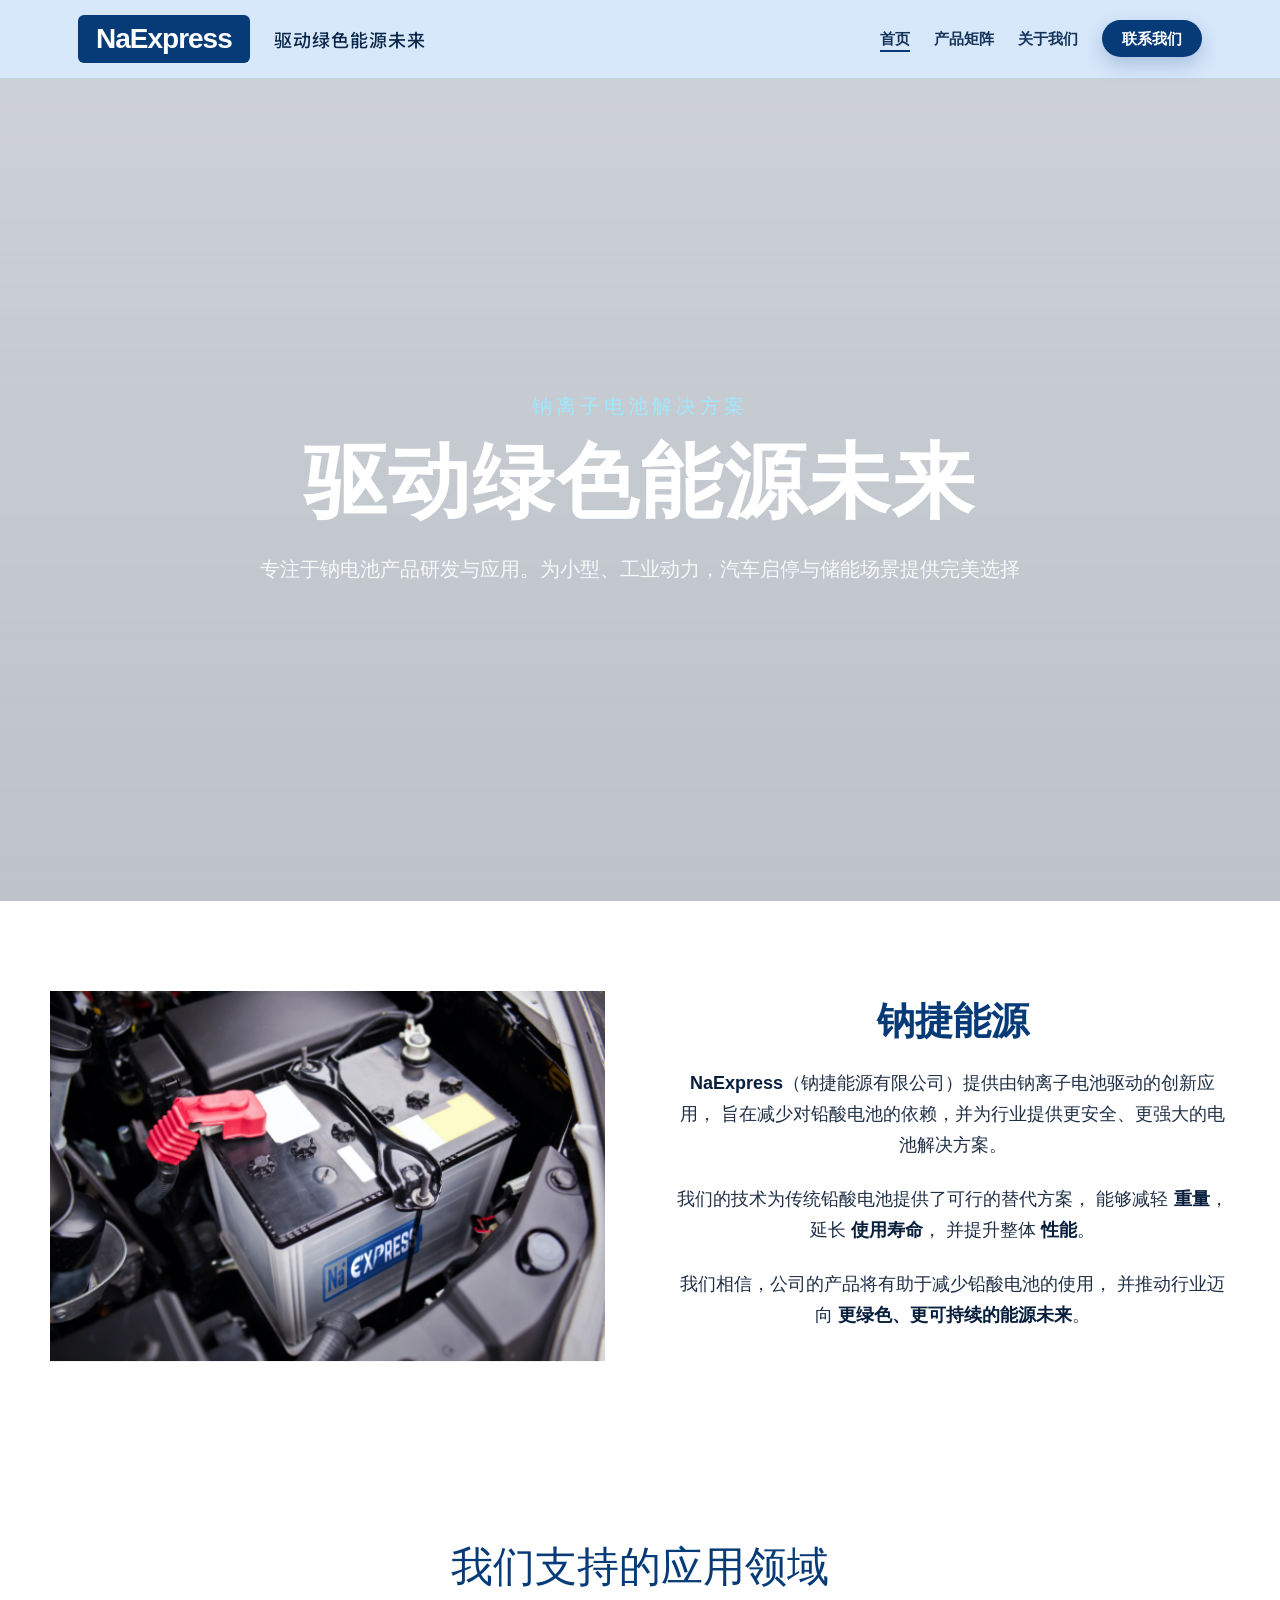
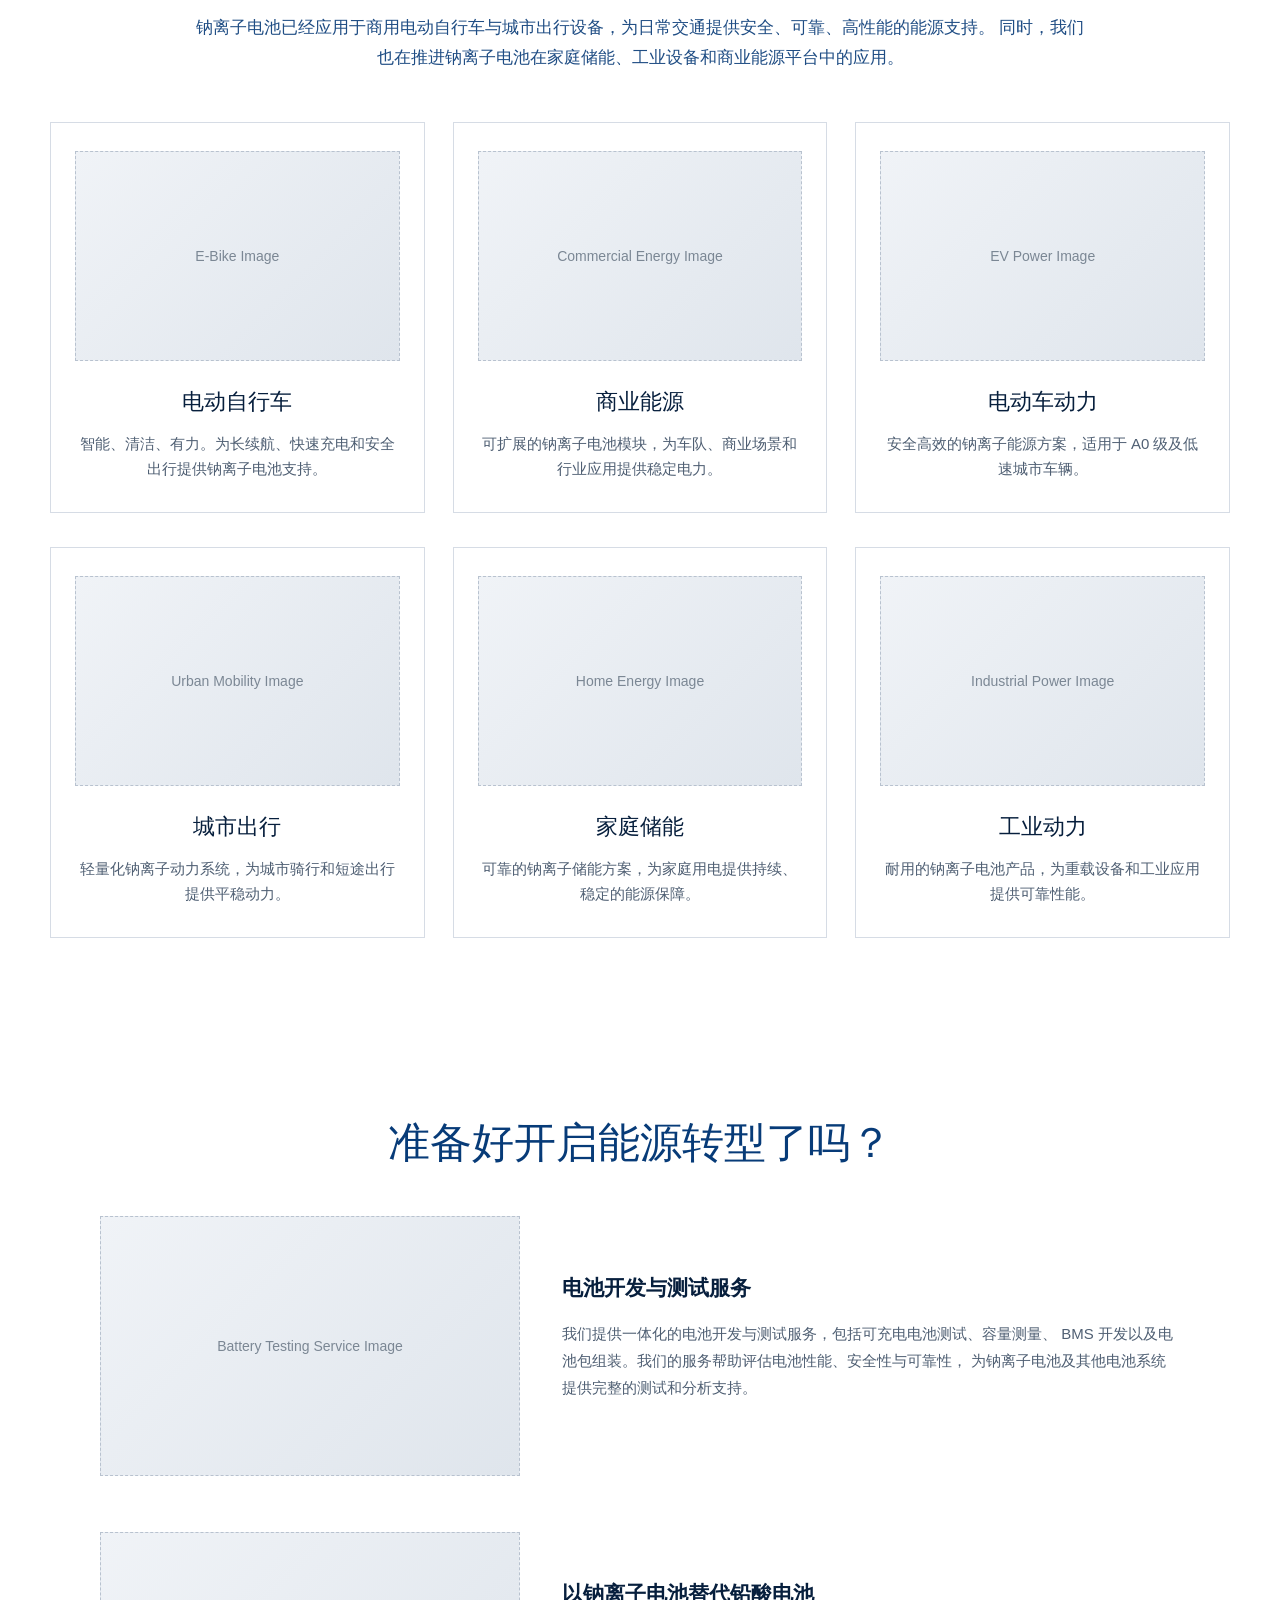
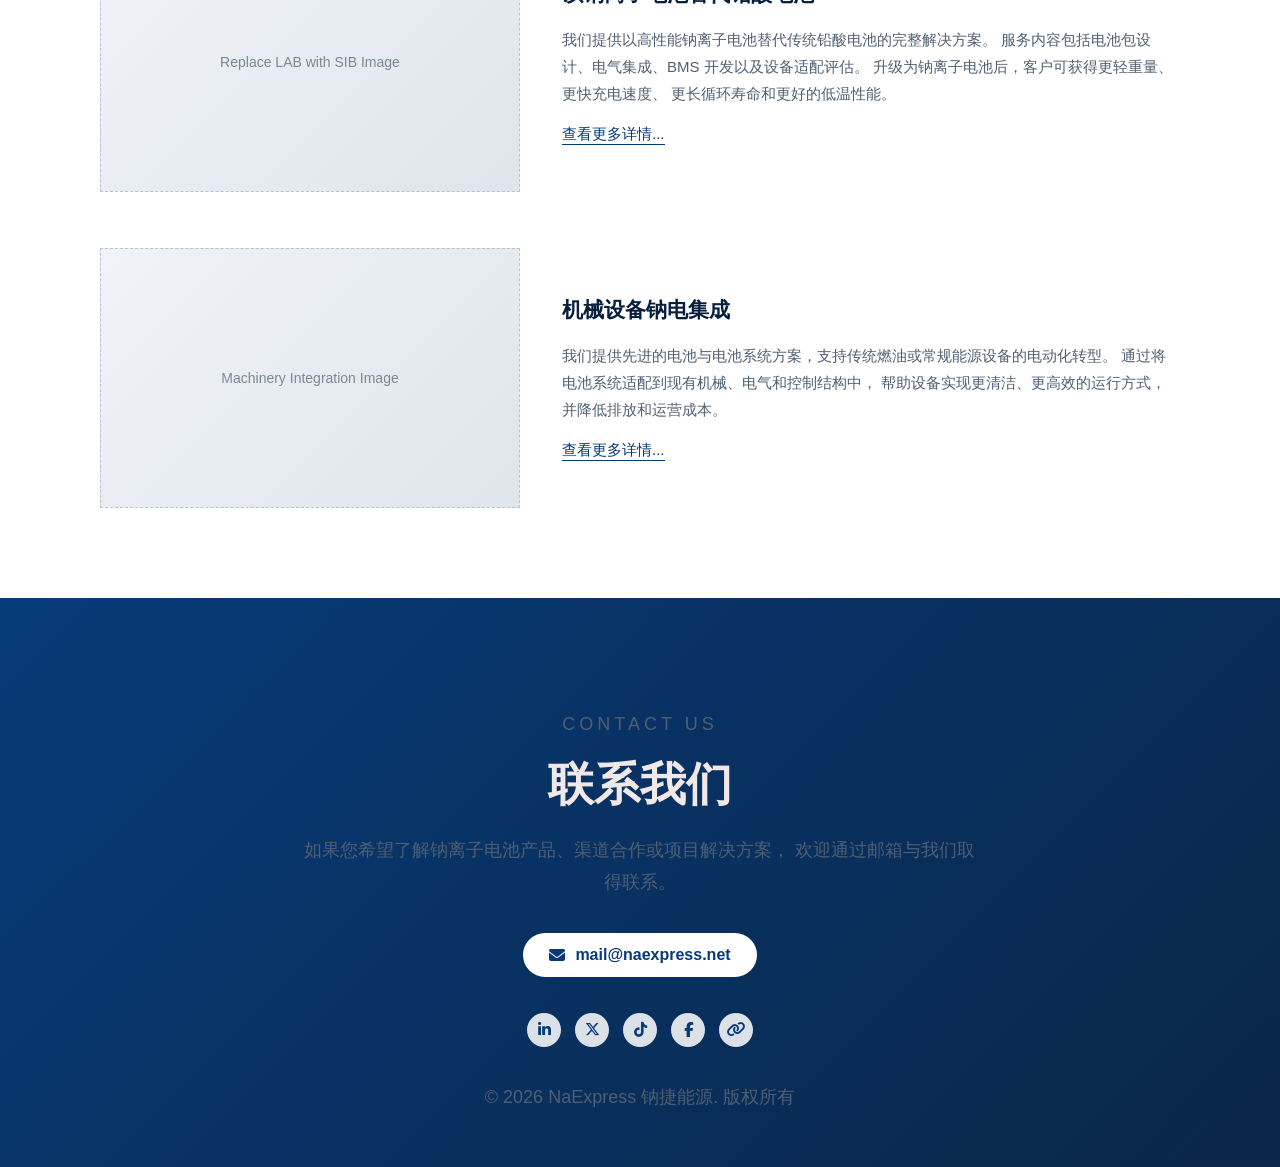
==== index.html @ d8159f80 "Initial website upload" ====
<!DOCTYPE html>
<html lang="zh-CN">
<head>
  <meta charset="UTF-8">
  <meta name="viewport" content="width=device-width, initial-scale=1.0">
  <link href="https://fonts.googleapis.com/css2?family=Noto+Sans+SC:wght@300;400;500;600&display=swap" rel="stylesheet">
  <title>钠捷能源官网</title>

  <link rel="stylesheet" href="css/base.css">
  <link rel="stylesheet" href="css/layout.css">
  <link rel="stylesheet" href="css/components.css">
  <link rel="stylesheet" href="css/pages.css">
  <link rel="stylesheet" href="https://cdnjs.cloudflare.com/ajax/libs/font-awesome/6.5.0/css/all.min.css">
</head>
<body>

    <header class="site-header">
    <nav class="navbar">
        <a href="index.html" class="navbar-logo">
        <div class="logo-placeholder">NaExpress</div>
        </a>

        <div class="navbar-slogan">
        驱动绿色能源未来
        </div>

        <ul class="navbar-menu desktop-menu">
            <li><a href="index.html" class="active">首页</a></li>
            <li><a href="products.html">产品矩阵</a></li>
            <li><a href="about.html">关于我们</a></li>
            <li><a href="#contact" class="nav-contact-btn">联系我们</a></li>
        </ul>

        <button class="mobile-menu-btn" id="mobileMenuBtn" aria-label="打开导航菜单">
        <span></span>
        <span></span>
        <span></span>
        </button>
    </nav>
    </header>

    <div class="mobile-menu-overlay" id="mobileMenuOverlay">
        <button class="mobile-menu-close" id="mobileMenuClose" aria-label="关闭导航菜单">
            ×          
        </button>

        <ul class="mobile-menu-list">
            <li><a href="index.html">首页</a></li>
            <li><a href="products.html">产品矩阵</a></li>
            <li><a href="about.html">关于我们</a></li>
            <li><a href="#contact" class="mobile-contact-btn">联系我们</a></li>
        </ul>

        <div class="mobile-menu-brand">
            NAEXPRESS
        </div>
    </div>

  <main>
    <section class="hero-section">
        <div class="hero-overlay"></div>

        <div class="hero-content">
        <p class="hero-subtitle">钠离子电池解决方案</p>
        <h1>驱动绿色能源未来</h1>
        <p class="hero-description">
            专注于钠电池产品研发与应用。为小型、工业动力，汽车启停与储能场景提供完美选择
        </p>
        </div>
    </section>

    <section class="intro-section">
        <div class="intro-container">
            <div class="intro-image reveal reveal-left">
            <img src="images/about/naexpress-battery-car.png" alt="NaExpress 钠离子汽车电池">
            </div>

            <div class="intro-content reveal reveal-right">
            <h2>钠捷能源</h2>

            <p>
                <strong>NaExpress</strong>（钠捷能源有限公司）提供由钠离子电池驱动的创新应用，
                旨在减少对铅酸电池的依赖，并为行业提供更安全、更强大的电池解决方案。
            </p>

            <p>
                我们的技术为传统铅酸电池提供了可行的替代方案，
                能够减轻 <strong>重量</strong>，延长 <strong>使用寿命</strong>，
                并提升整体 <strong>性能</strong>。
            </p>

            <p>
                我们相信，公司的产品将有助于减少铅酸电池的使用，
                并推动行业迈向 <strong>更绿色、更可持续的能源未来</strong>。
            </p>
            </div>
        </div>
    </section>
    
    <section class="support-section">
    <div class="support-container">
        <div class="section-heading reveal">
        <h2>我们支持的应用领域</h2>
        <p>
            钠离子电池已经应用于商用电动自行车与城市出行设备，为日常交通提供安全、可靠、高性能的能源支持。
            同时，我们也在推进钠离子电池在家庭储能、工业设备和商业能源平台中的应用。
        </p>
        </div>

        <div class="support-grid">
        <article class="support-card reveal" style="--delay: 0s;">
            <div class="support-image-placeholder">
            <span>E-Bike Image</span>
            </div>
            <h3>电动自行车</h3>
            <p>智能、清洁、有力。为长续航、快速充电和安全出行提供钠离子电池支持。</p>
        </article>

        <article class="support-card reveal" style="--delay: 0.12s;">
            <div class="support-image-placeholder">
            <span>Commercial Energy Image</span>
            </div>
            <h3>商业能源</h3>
            <p>可扩展的钠离子电池模块，为车队、商业场景和行业应用提供稳定电力。</p>
        </article>

        <article class="support-card reveal" style="--delay: 0.24s;">
            <div class="support-image-placeholder">
            <span>EV Power Image</span>
            </div>
            <h3>电动车动力</h3>
            <p>安全高效的钠离子能源方案，适用于 A0 级及低速城市车辆。</p>
        </article>

        <article class="support-card reveal" style="--delay: 0.36s;">
            <div class="support-image-placeholder">
            <span>Urban Mobility Image</span>
            </div>
            <h3>城市出行</h3>
            <p>轻量化钠离子动力系统，为城市骑行和短途出行提供平稳动力。</p>
        </article>

        <article class="support-card reveal" style="--delay: 0.48s;">
            <div class="support-image-placeholder">
            <span>Home Energy Image</span>
            </div>
            <h3>家庭储能</h3>
            <p>可靠的钠离子储能方案，为家庭用电提供持续、稳定的能源保障。</p>
        </article>

        <article class="support-card reveal" style="--delay: 0.6s;">
            <div class="support-image-placeholder">
            <span>Industrial Power Image</span>
            </div>
            <h3>工业动力</h3>
            <p>耐用的钠离子电池产品，为重载设备和工业应用提供可靠性能。</p>
        </article>
        </div>
    </div>
    </section>

    <section class="transition-section">
    <div class="transition-container">
        <div class="section-heading reveal">
        <h2>准备好开启能源转型了吗？</h2>
        </div>

        <div class="transition-list">
        <article class="transition-item reveal" style="--delay: 0s;">
            <div class="transition-image-placeholder">
            <span>Battery Testing Service Image</span>
            </div>

            <div class="transition-content">
            <h3>电池开发与测试服务</h3>
            <p>
                我们提供一体化的电池开发与测试服务，包括可充电电池测试、容量测量、
                BMS 开发以及电池包组装。我们的服务帮助评估电池性能、安全性与可靠性，
                为钠离子电池及其他电池系统提供完整的测试和分析支持。
            </p>
            </div>
        </article>

        <article class="transition-item reveal" style="--delay: 0.18s;">
            <div class="transition-image-placeholder">
            <span>Replace LAB with SIB Image</span>
            </div>

            <div class="transition-content">
            <h3>以钠离子电池替代铅酸电池</h3>
            <p>
                我们提供以高性能钠离子电池替代传统铅酸电池的完整解决方案。
                服务内容包括电池包设计、电气集成、BMS 开发以及设备适配评估。
                升级为钠离子电池后，客户可获得更轻重量、更快充电速度、
                更长循环寿命和更好的低温性能。
            </p>

            <a href="products.html" class="transition-link">查看更多详情...</a>
            </div>
        </article>

        <article class="transition-item reveal" style="--delay: 0.38s;">
            <div class="transition-image-placeholder">
            <span>Machinery Integration Image</span>
            </div>

            <div class="transition-content">
            <h3>机械设备钠电集成</h3>
            <p>
                我们提供先进的电池与电池系统方案，支持传统燃油或常规能源设备的电动化转型。
                通过将电池系统适配到现有机械、电气和控制结构中，
                帮助设备实现更清洁、更高效的运行方式，并降低排放和运营成本。
            </p>

            <a href="contact.html" class="transition-link">查看更多详情...</a>
            </div>
        </article>
        </div>
    </div>
    </section>

    <section id="contact" class="contact-section">
    <div class="contact-container reveal">
        <p class="contact-label">CONTACT US</p>

        <h2>联系我们</h2>

        <p class="contact-description">
        如果您希望了解钠离子电池产品、渠道合作或项目解决方案，
        欢迎通过邮箱与我们取得联系。
        </p>

        <a href="mailto:mail@naexpress.net" class="contact-email">
        <i class="fa-solid fa-envelope"></i>
        mail@naexpress.net
        </a>

        <div class="contact-socials">
        <a href="http://linkedin.com/company/naexpress" target="_blank" rel="noopener noreferrer" aria-label="LinkedIn">
            <i class="fa-brands fa-linkedin-in"></i>
        </a>

        <a href="https://x.com/NaexpressB" target="_blank" rel="noopener noreferrer" aria-label="X">
            <i class="fa-brands fa-x-twitter"></i>
        </a>

        <a href="https://www.tiktok.com/@naexpress_official" target="_blank" rel="noopener noreferrer" aria-label="TikTok">
            <i class="fa-brands fa-tiktok"></i>
        </a>

        <a href="https://www.facebook.com/profile.php?id=61561767720944" target="_blank" rel="noopener noreferrer" aria-label="Facebook">
            <i class="fa-brands fa-facebook-f"></i>
        </a>

        <a href="https://www.xiaohongshu.com/user/profile/56e14d3eaed758359fbaff1e" target="_blank" rel="noopener noreferrer" aria-label="小红书">
            <i class="fa-solid fa-link"></i>
        </a>
        </div>

        <p class="contact-copy">© 2026 NaExpress 钠捷能源. 版权所有</p>
    </div>
    </section>
  </main>

  <script src="js/main.js"></script>
</body>
</html>
---- css/base.css ----
* {
  margin: 0;
  padding: 0;
  box-sizing: border-box;
}

html {
  scroll-behavior: smooth;
}

body {
  font-family: Arial, "Microsoft YaHei", "PingFang SC", sans-serif;
  color: #14345a;
  background-color: #ffffff;
}

a {
  text-decoration: none;
  color: inherit;
}

ul {
  list-style: none;
}
---- css/layout.css ----
.site-header {
  width: 100%;
  background-color: #d7e8fb;
  border-bottom: 1px solid rgba(20, 52, 90, 0.12);
  position: sticky;
  top: 0;
  z-index: 1000;
}

.navbar {
  max-width: 1180px;
  height: 78px;
  margin: 0 auto;
  padding: 0 28px;

  display: flex;
  align-items: center;
  justify-content: space-between;
  gap: 24px;
}

.navbar-logo {
  flex-shrink: 0;
}

.logo-placeholder {
  height: 48px;
  min-width: 170px;
  padding: 0 18px;

  display: flex;
  align-items: center;
  justify-content: center;

  background-color: #073b78;
  color: #ffffff;
  border-radius: 6px;

  font-size: 28px;
  font-weight: 800;
  letter-spacing: -1px;
}

.navbar-slogan {
  flex: 1;
  font-size: 18px;
  color: #0a2649;
  white-space: nowrap;

  font-family: "Microsoft YaHei", "PingFang SC", "Noto Sans SC", sans-serif;
  font-weight: 500;
  letter-spacing: 1px;
}

.navbar-menu {
  display: flex;
  align-items: center;
  gap: 24px;
}

.navbar-menu a {
  font-size: 15px;
  font-weight: 600;
  color: #14345a;
  padding: 8px 0;
  position: relative;
}

.navbar-menu a::after {
  content: "";
  position: absolute;
  left: 0;
  bottom: 3px;

  width: 0;
  height: 2px;
  background-color: #073b78;
  transition: width 0.25s ease;
}

.navbar-menu a:hover::after,
.navbar-menu a.active::after {
  width: 100%;
}

.mobile-menu-btn {
  display: none;
  width: 42px;
  height: 42px;

  border: none;
  background: transparent;
  cursor: pointer;

  position: fixed;
  top: 18px;
  left: 22px;
  z-index: 1200;
}

.mobile-menu-btn span {
  display: block;
  width: 28px;
  height: 3px;
  margin: 6px auto;
  background-color: #073b78;
  border-radius: 999px;
}

.mobile-menu-overlay {
  position: fixed;
  top: 0;
  left: 0;

  width: 100%;
  min-height: 100vh;
  padding: 36px 30px 56px;

  background-color: #ffffff;
  z-index: 1500;

  transform: translateY(-100%);
  opacity: 0;
  pointer-events: none;

  transition: transform 0.35s ease, opacity 0.35s ease;
}

.mobile-menu-overlay.show {
  transform: translateY(0);
  opacity: 1;
  pointer-events: auto;
}

.mobile-menu-close {
  border: none;
  background: transparent;
  color: #073b78;
  font-size: 52px;
  line-height: 1;
  cursor: pointer;
  margin-bottom: 36px;
}

.mobile-menu-list {
  width: 100%;
}

.mobile-menu-list li {
  border-bottom: 1px solid #eeeeee;
}

.mobile-menu-list a {
  display: block;
  width: 100%;
  padding: 22px 0 22px 60px;

  font-size: 28px;
  font-weight: 300;
  color: #777777;
}

.mobile-menu-brand {
  margin-top: 48px;
  text-align: center;
  font-size: 24px;
  font-weight: 800;
  color: #6d4ca3;
  letter-spacing: 1px;
}

@media (max-width: 768px) {
  .site-header {
    position: sticky;
    top: 0;
  }

  .navbar {
    height: 76px;
    padding: 0 18px;
    justify-content: center;
    position: relative;
  }

  .navbar-logo {
    position: absolute;
    left: 50%;
    transform: translateX(-50%);
  }

  .logo-placeholder {
    height: 44px;
    min-width: 158px;
    font-size: 24px;
  }

  .navbar-slogan,
  .desktop-menu {
    display: none;
  }

  .mobile-menu-btn {
    display: block;
  }
}

@media (max-width: 480px) {
  .logo-placeholder {
    height: 40px;
    min-width: 145px;
    font-size: 22px;
  }

  .mobile-menu-btn {
    top: 17px;
    left: 16px;
  }

  .mobile-menu-overlay {
    padding: 36px 30px 50px;
    min-height: 56vh;
  }

  .mobile-menu-close {
    font-size: 52px;
  }

  .mobile-menu-list a {
    font-size: 26px;
    padding-left: 46px;
  }
}

.navbar-menu .nav-contact-btn {
  padding: 10px 20px;
  color: #ffffff;
  background-color: #073b78;
  border-radius: 999px;
  box-shadow: 0 8px 20px rgba(7, 59, 120, 0.22);
  transition: 
    background-color 0.25s ease,
    transform 0.25s ease,
    box-shadow 0.25s ease;
}

.navbar-menu .nav-contact-btn::after {
  display: none;
}

.navbar-menu .nav-contact-btn:hover {
  background-color: #0a5fb4;
  transform: translateY(-2px);
  box-shadow: 0 12px 26px rgba(7, 59, 120, 0.3);
}

.mobile-menu-list li:last-child {
  border-bottom: none;
}

.mobile-menu-list a.mobile-contact-btn {
  display: inline-flex;
  align-items: center;
  justify-content: center;

  width: auto;
  margin: 26px 0 0 30px;
  padding: 12px 28px;

  color: #ffffff;
  background-color: #073b78;
  border-radius: 999px;

  font-size: 24px;
  font-weight: 700;
  box-shadow: 0 10px 24px rgba(7, 59, 120, 0.22);
}

.mobile-menu-list a.mobile-contact-btn:hover {
  background-color: #0a5fb4;
}
---- css/pages.css ----
.hero-section {
  position: relative;
  min-height: calc(100vh - 78px);
  width: 100%;

  display: flex;
  align-items: center;
  justify-content: center;

  overflow: hidden;

  background-image: url("../images/hero/home-hero-battery-line.jpg");
  background-size: cover;
  background-position: center;
  background-repeat: no-repeat;

  animation: heroImageFade 1.4s ease-out forwards;
}

.hero-overlay {
  position: absolute;
  inset: 0;

  background:
    linear-gradient(
      rgba(255, 255, 255, 0.08),
      rgba(255, 255, 255, 0.18)
    ),
    linear-gradient(
      rgba(7, 28, 55, 0.22),
      rgba(7, 28, 55, 0.32)
    );

  z-index: 1;
}

.hero-content {
  position: relative;
  z-index: 2;

  max-width: 920px;
  padding: 0 24px;
  text-align: center;
  color: #ffffff;

  opacity: 0;
  transform: translateY(28px);

  animation: heroTextFadeUp 1s ease-out 0.45s forwards;
}

.hero-subtitle {
  margin-bottom: 18px;

  font-size: 20px;
  font-weight: 500;
  letter-spacing: 4px;
  color: #9ee8ff;
}

.hero-content h1 {
  margin-bottom: 24px;

  font-size: clamp(42px, 7vw, 82px);
  line-height: 1.08;
  font-weight: 800;
  letter-spacing: 2px;
}

.hero-description {
  max-width: 760px;
  margin: 0 auto;

  font-size: 20px;
  line-height: 1.8;
  color: rgba(255, 255, 255, 0.88);
}

@keyframes heroImageFade {
  from {
    opacity: 0.45;
    filter: brightness(0.75);
    transform: scale(1.04);
  }

  to {
    opacity: 1;
    filter: brightness(1);
    transform: scale(1);
  }
}

@keyframes heroTextFadeUp {
  from {
    opacity: 0;
    transform: translateY(28px);
  }

  to {
    opacity: 1;
    transform: translateY(0);
  }
}

@media (max-width: 768px) {
  .hero-section {
    min-height: calc(100vh - 76px);
    background-position: center;
  }

  .hero-content {
    padding: 0 26px;
  }

  .hero-subtitle {
    font-size: 15px;
    letter-spacing: 3px;
  }

  .hero-content h1 {
    font-size: 42px;
    line-height: 1.15;
  }

  .hero-description {
    font-size: 16px;
    line-height: 1.8;
  }
}

.intro-section {
  padding: 90px 24px;
  background-color: #ffffff;
}

.intro-container {
  max-width: 1180px;
  margin: 0 auto;

  display: grid;
  grid-template-columns: 1fr 1fr;
  align-items: center;
  gap: 70px;
}

.intro-image img {
  width: 100%;
  display: block;
  border-radius: 0;
  object-fit: cover;
}

.intro-content {
  text-align: center;
  color: #14345a;
}

.intro-content h2 {
  margin-bottom: 24px;
  font-size: 38px;
  line-height: 1.2;
  font-weight: 800;
  color: #073b78;
}

.intro-content p {
  margin-bottom: 24px;
  font-size: 18px;
  line-height: 1.7;
  color: #1f2f46;
}

.intro-content strong {
  font-weight: 800;
  color: #071f3d;
}

.reveal {
  opacity: 0;
  transition:
    opacity 0.9s ease var(--delay, 0s),
    transform 0.9s ease var(--delay, 0s);
}

.reveal-left {
  transform: translateX(-50px);
}

.reveal-right {
  transform: translateX(50px);
}

.reveal.show {
  opacity: 1;
  transform: translateX(0);
}

@media (max-width: 768px) {
  .intro-section {
    padding: 64px 22px;
  }

  .intro-container {
    grid-template-columns: 1fr;
    gap: 36px;
  }

  .intro-image {
    order: 1;
  }

  .intro-content {
    order: 2;
  }

  .intro-content h2 {
    font-size: 32px;
  }

  .intro-content p {
    font-size: 16px;
    line-height: 1.8;
  }

  .reveal-left,
  .reveal-right {
    transform: translateY(36px);
  }

  .reveal.show {
    transform: translateY(0);
  }
}

.support-section {
  padding: 90px 24px;
  background-color: #ffffff;
}

.support-container {
  max-width: 1180px;
  margin: 0 auto;
}

.section-heading {
  max-width: 900px;
  margin: 0 auto 48px;
  text-align: center;
}

.section-heading h2 {
  margin-bottom: 20px;
  font-size: 42px;
  line-height: 1.2;
  font-weight: 500;
  color: #073b78;
}

.section-heading p {
  font-size: 17px;
  line-height: 1.8;
  color: #1f4d84;
}

.support-grid {
  display: grid;
  grid-template-columns: repeat(3, 1fr);
  gap: 34px 28px;
}

.support-card {
  border: 1px solid #d6dce5;
  background-color: #ffffff;
  padding: 28px 24px 30px;
  text-align: center;

  transition:
    opacity 0.9s ease var(--delay, 0s),
    transform 0.9s ease var(--delay, 0s),
    box-shadow 0.25s ease,
    border-color 0.25s ease;
}

.support-card.reveal {
  opacity: 0;
  transform: translateY(36px);
}

.support-card.reveal.show {
  opacity: 1;
  transform: translateY(0);
}

.support-card:hover {
  transform: translateY(-6px);
  border-color: rgba(7, 59, 120, 0.35);
  box-shadow: 0 16px 36px rgba(7, 31, 61, 0.12);
}

.support-image-placeholder {
  width: 100%;
  height: 210px;
  margin-bottom: 26px;

  display: flex;
  align-items: center;
  justify-content: center;

  background:
    linear-gradient(135deg, #f0f3f7, #dfe5ec);
  border: 1px dashed #b8c2cf;
  color: #7b8794;

  font-size: 14px;
}

.support-card h3 {
  margin-bottom: 14px;
  font-size: 22px;
  font-weight: 500;
  color: #071f3d;
}

.support-card p {
  font-size: 15px;
  line-height: 1.7;
  color: #4f5f73;
}

@media (max-width: 900px) {
  .support-grid {
    grid-template-columns: repeat(2, 1fr);
  }
}

@media (max-width: 768px) {
  .support-section {
    padding: 64px 22px;
  }

  .section-heading {
    margin-bottom: 36px;
    text-align: left;
  }

  .section-heading h2 {
    font-size: 32px;
  }

  .section-heading p {
    font-size: 16px;
  }

  .support-grid {
    grid-template-columns: 1fr;
    gap: 24px;
  }

  .support-card {
    padding: 24px 20px 28px;
  }

  .support-image-placeholder {
    height: 220px;
  }
}

.transition-section {
  padding: 90px 24px;
  background-color: #ffffff;
}

.transition-container {
  max-width: 1080px;
  margin: 0 auto;
}

.transition-list {
  display: flex;
  flex-direction: column;
  gap: 56px;
}

.transition-item {
  display: grid;
  grid-template-columns: 420px 1fr;
  align-items: center;
  gap: 42px;
}

.transition-image-placeholder {
  width: 100%;
  height: 260px;

  display: flex;
  align-items: center;
  justify-content: center;

  background: linear-gradient(135deg, #f0f3f7, #dfe5ec);
  border: 1px dashed #b8c2cf;
  color: #7b8794;
  font-size: 14px;
}

.transition-content h3 {
  margin-bottom: 18px;
  font-size: 21px;
  line-height: 1.35;
  font-weight: 800;
  color: #071f3d;
}

.transition-content p {
  margin-bottom: 18px;
  font-size: 15px;
  line-height: 1.8;
  color: #4f5f73;
}

.transition-link {
  display: inline-block;
  font-size: 15px;
  color: #073b78;
  border-bottom: 1px solid #073b78;
}

.transition-link:hover {
  color: #0a5fb4;
  border-color: #0a5fb4;
}

.transition-item.reveal {
  opacity: 0;
  transform: translateY(42px);

  transition:
    opacity 0.9s ease var(--delay, 0s),
    transform 0.9s ease var(--delay, 0s);
}

.transition-item.reveal.show {
  opacity: 1;
  transform: translateY(0);
}

@media (max-width: 768px) {
  .transition-section {
    padding: 64px 22px;
  }

  .transition-list {
    gap: 44px;
  }

  .transition-item {
    grid-template-columns: 1fr;
    gap: 24px;
  }

  .transition-image-placeholder {
    height: 230px;
  }

  .transition-content h3 {
    font-size: 20px;
  }

  .transition-content p {
    font-size: 15px;
    line-height: 1.8;
  }
}

.contact-section {
  padding: 100px 24px;
  background-color: #f4f8fc;
}

.contact-container {
  max-width: 980px;
  margin: 0 auto;
  text-align: center;
}

.contact-container h2 {
  margin-bottom: 18px;
  font-size: 42px;
  color: #f0e7e7;
}

.contact-container p {
  font-size: 18px;
  line-height: 1.8;
  color: #4f5f73;
}

.contact-section {
  padding: 110px 24px 54px;
  background:
    linear-gradient(135deg, #073b78 0%, #0a2649 100%);
  color: #ffffff;
}

.contact-container {
  max-width: 900px;
  margin: 0 auto;
  text-align: center;
}

.contact-label {
  margin-bottom: 16px;
  font-size: 14px;
  letter-spacing: 4px;
  color: rgba(250, 250, 250, 0.68);
}

.contact-container h2 {
  margin-bottom: 22px;
  font-size: 46px;
  line-height: 1.2;
  font-weight: 700;
}

.contact-description {
  max-width: 680px;
  margin: 0 auto 34px;
  font-size: 18px;
  line-height: 1.8;
  color: rgba(255, 255, 255, 0.68);
}

.contact-email {
  display: inline-flex;
  align-items: center;
  justify-content: center;
  gap: 10px;

  margin-bottom: 36px;
  padding: 13px 26px;

  color: #073b78;
  background-color: #ffffff;
  border-radius: 999px;

  font-size: 16px;
  font-weight: 600;

  transition:
    transform 0.25s ease,
    box-shadow 0.25s ease,
    background-color 0.25s ease;
}

.contact-email:hover {
  transform: translateY(-3px);
  background-color: #f2f7ff;
  box-shadow: 0 14px 30px rgba(0, 0, 0, 0.22);
}

.contact-socials {
  display: flex;
  justify-content: center;
  align-items: center;
  gap: 14px;

  margin-bottom: 34px;
}

.contact-socials a {
  width: 34px;
  height: 34px;
  border-radius: 50%;

  display: inline-flex;
  align-items: center;
  justify-content: center;

  color: #073b78;
  background-color: rgba(255, 255, 255, 0.86);

  font-size: 15px;

  transition:
    transform 0.25s ease,
    background-color 0.25s ease,
    color 0.25s ease;
}

.contact-socials a:hover {
  transform: translateY(-4px);
  background-color: #ffffff;
  color: #0a5fb4;
}

.contact-copy {
  font-size: 13px;
  color: rgba(255, 255, 255, 0.55);
}

@media (max-width: 768px) {
  .contact-section {
    padding: 82px 22px 44px;
  }

  .contact-container h2 {
    font-size: 34px;
  }

  .contact-description {
    font-size: 16px;
  }

  .contact-email {
    font-size: 15px;
    padding: 12px 22px;
  }

  .contact-socials a {
    width: 32px;
    height: 32px;
    font-size: 14px;
  }
}
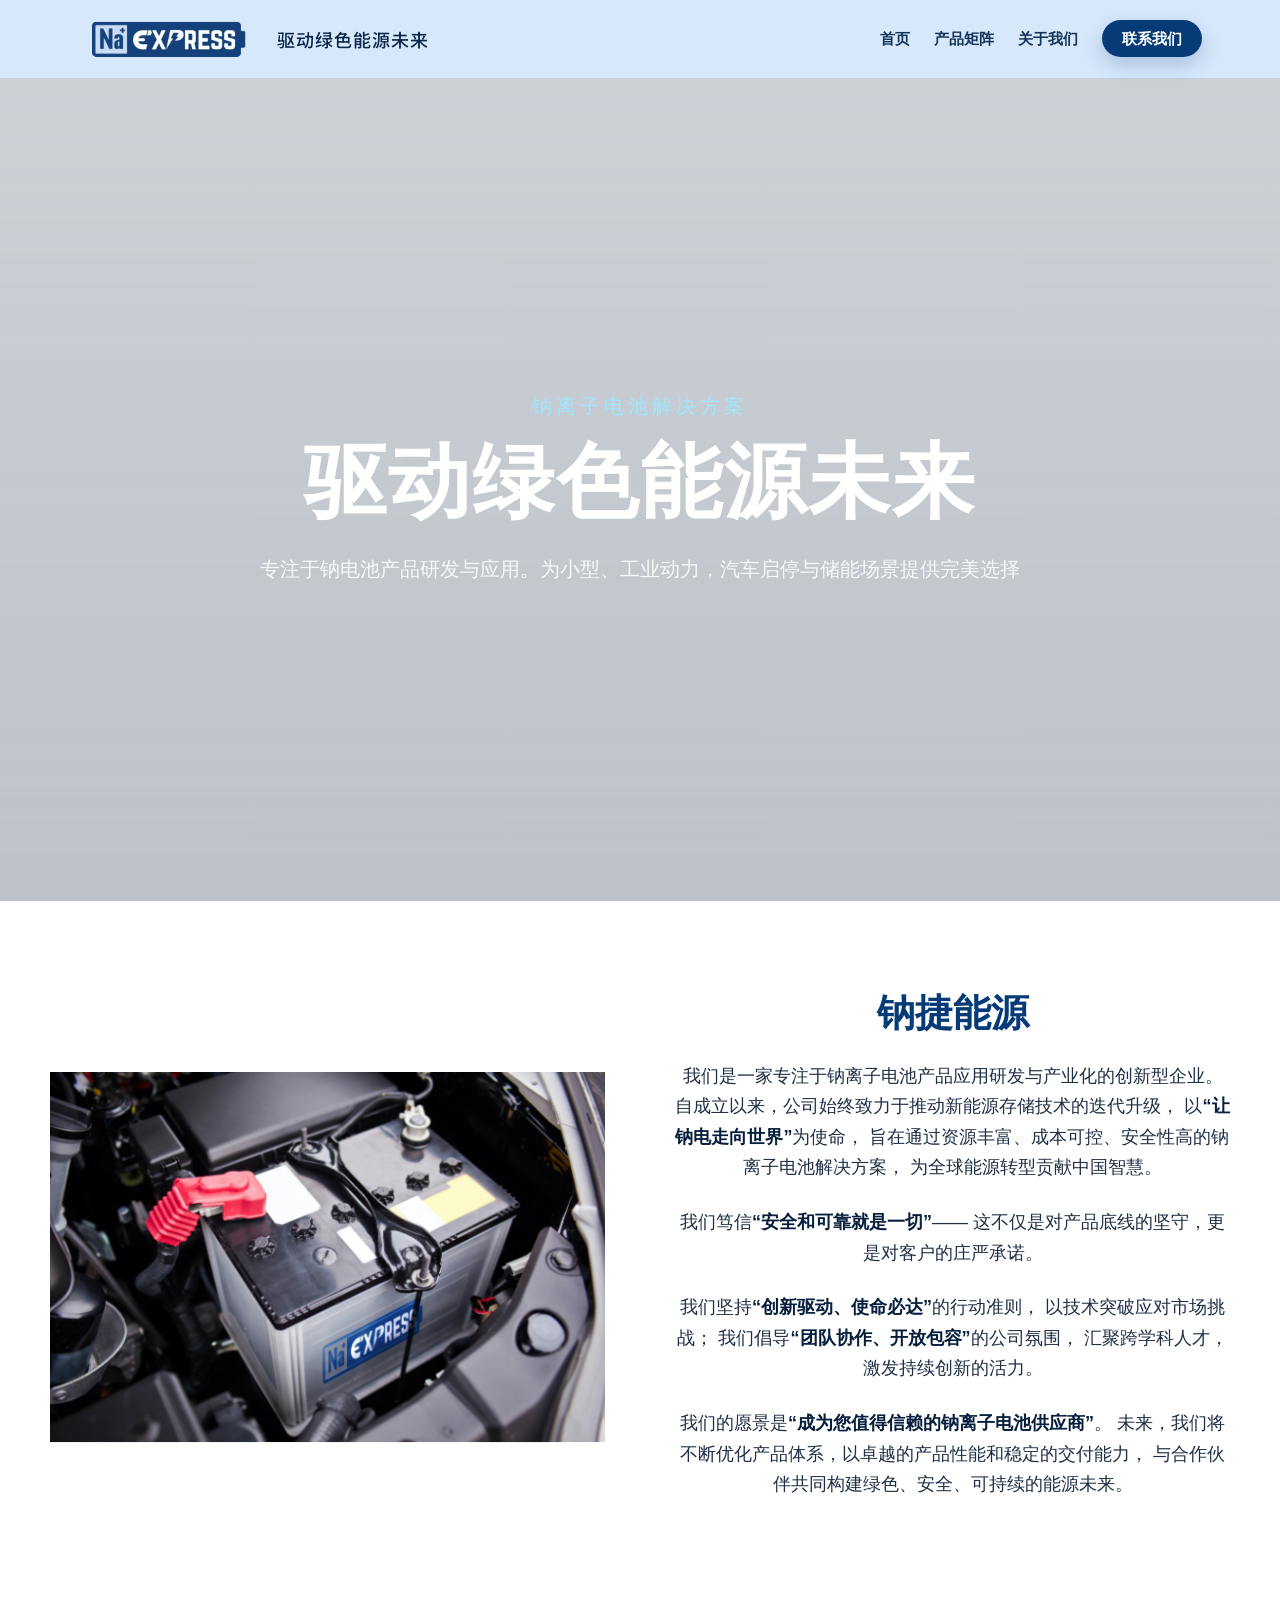
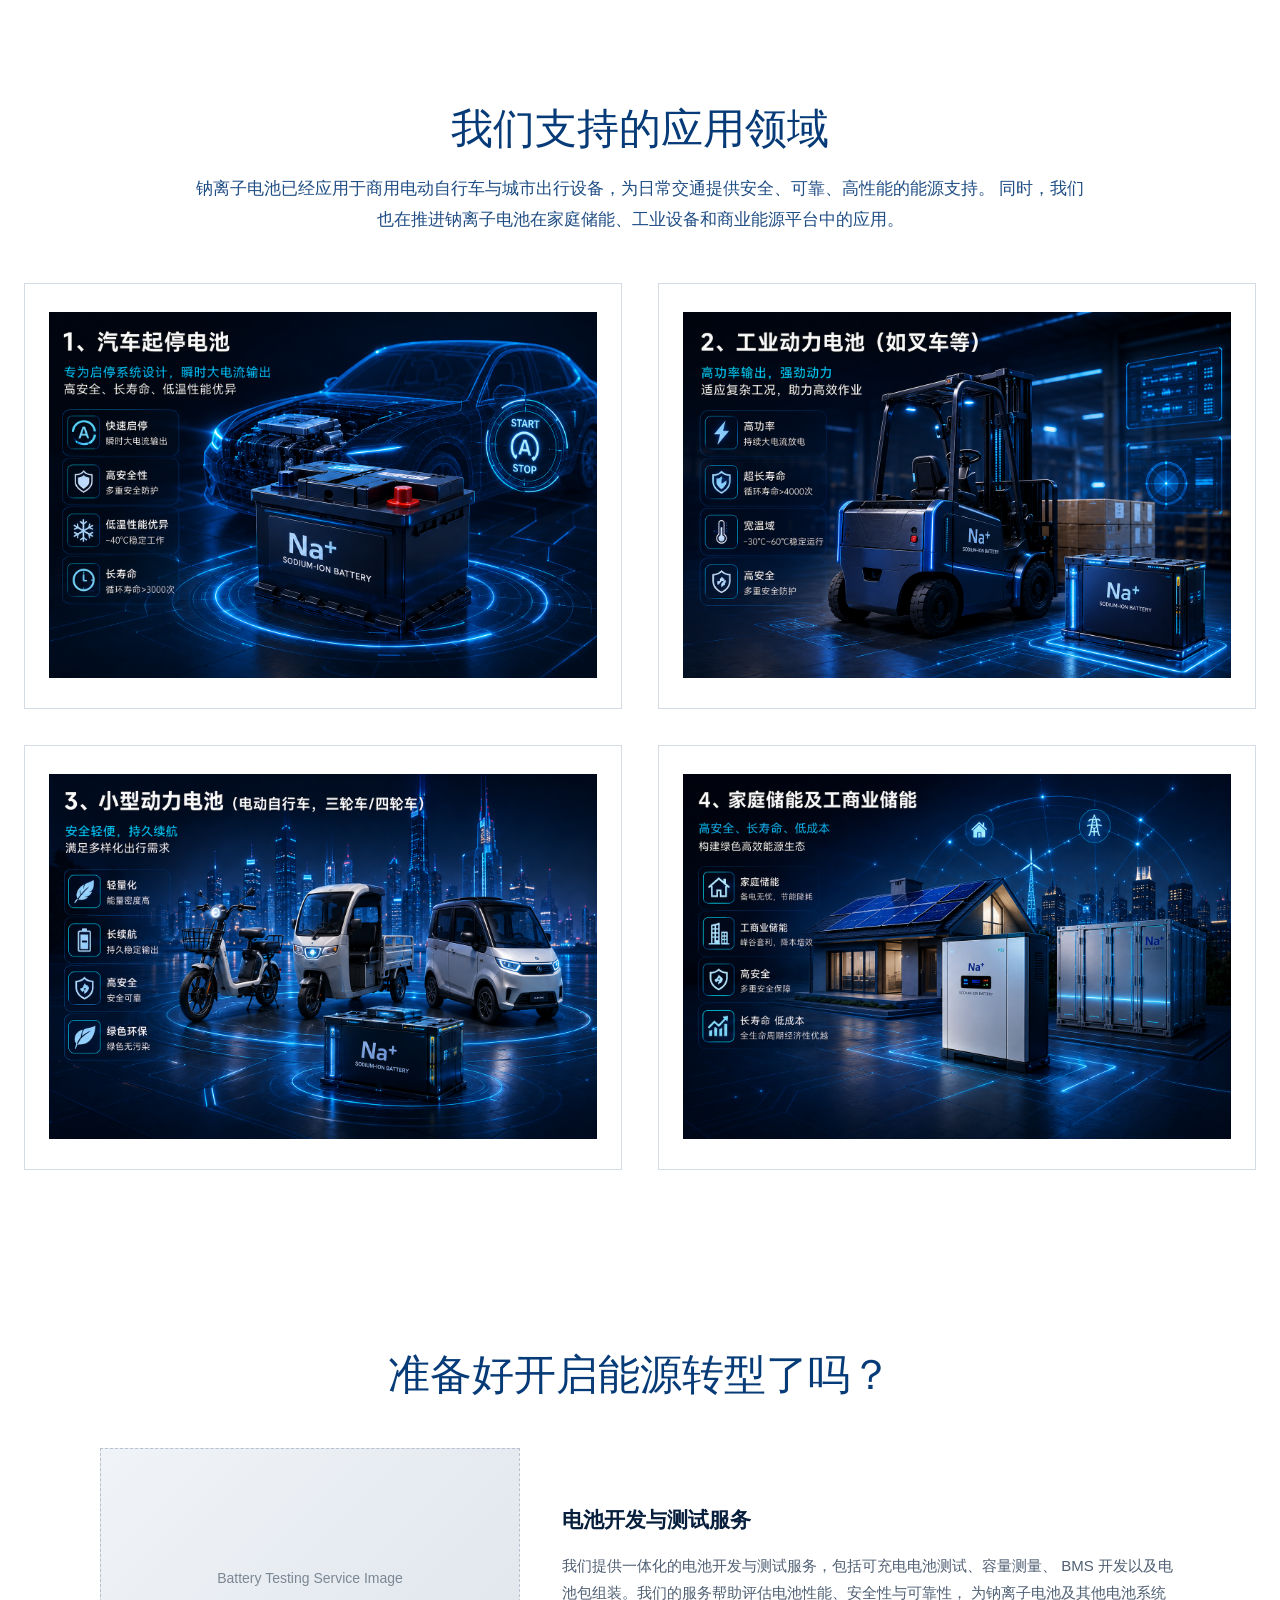
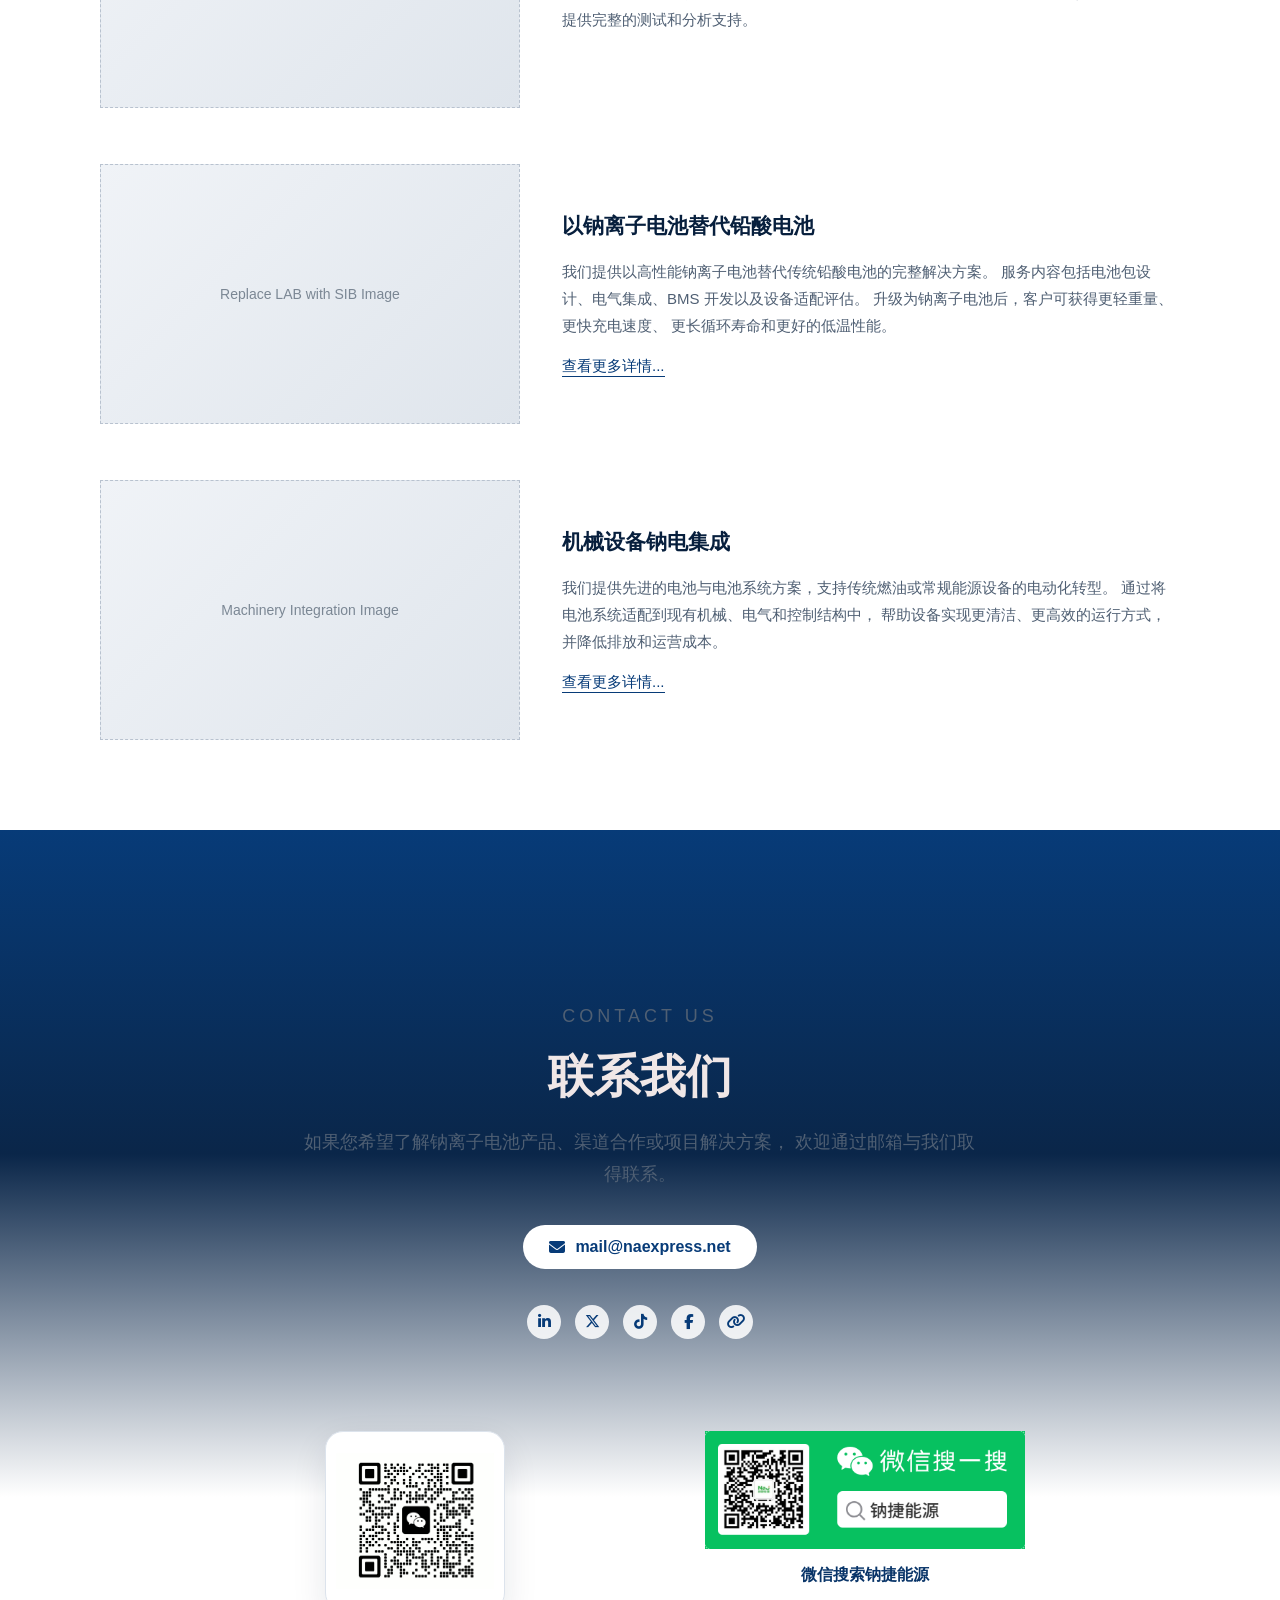
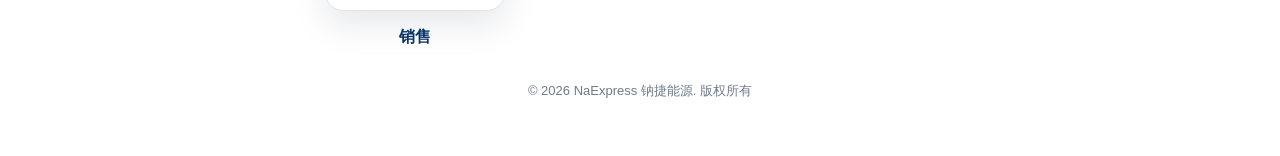
==== commit ff3c5e4b: "Update product pages and contact section" ====
--- a/index.html
+++ b/index.html
@@ -17,7 +17,7 @@
     <header class="site-header">
     <nav class="navbar">
         <a href="index.html" class="navbar-logo">
-        <div class="logo-placeholder">NaExpress</div>
+            <img src="images/logo/naexpress-logo.png" alt="NaExpress 钠捷能源 Logo">
         </a>
 
         <div class="navbar-slogan">
@@ -25,10 +25,28 @@
         </div>
 
         <ul class="navbar-menu desktop-menu">
-            <li><a href="index.html" class="active">首页</a></li>
-            <li><a href="products.html">产品矩阵</a></li>
-            <li><a href="about.html">关于我们</a></li>
-            <li><a href="#contact" class="nav-contact-btn">联系我们</a></li>
+        <li>
+            <a href="index.html">首页</a>
+        </li>
+
+        <li class="navbar-dropdown">
+            <a href="products.html" class="products-nav-link">产品矩阵</a>
+
+            <ul class="dropdown-menu">
+            <li><a href="products.html#start-stop-series">汽车启停电池</a></li>
+            <li><a href="products.html#industrial-power-series">工业动力</a></li>
+            <li><a href="products.html#small-power-series">小型动力</a></li>
+            <li><a href="products.html#storage-series">储能系列</a></li>
+            </ul>
+        </li>
+
+        <li>
+            <a href="about.html">关于我们</a>
+        </li>
+
+        <li>
+            <a href="index.html#contact" class="nav-contact-btn">联系我们</a>
+        </li>
         </ul>
 
         <button class="mobile-menu-btn" id="mobileMenuBtn" aria-label="打开导航菜单">
@@ -74,26 +92,35 @@
             <div class="intro-image reveal reveal-left">
             <img src="images/about/naexpress-battery-car.png" alt="NaExpress 钠离子汽车电池">
             </div>
-
-            <div class="intro-content reveal reveal-right">
-            <h2>钠捷能源</h2>
-
-            <p>
-                <strong>NaExpress</strong>（钠捷能源有限公司）提供由钠离子电池驱动的创新应用，
-                旨在减少对铅酸电池的依赖，并为行业提供更安全、更强大的电池解决方案。
-            </p>
-
-            <p>
-                我们的技术为传统铅酸电池提供了可行的替代方案，
-                能够减轻 <strong>重量</strong>，延长 <strong>使用寿命</strong>，
-                并提升整体 <strong>性能</strong>。
-            </p>
-
-            <p>
-                我们相信，公司的产品将有助于减少铅酸电池的使用，
-                并推动行业迈向 <strong>更绿色、更可持续的能源未来</strong>。
-            </p>
-            </div>
+                <div class="intro-content reveal reveal-right">
+                    <h2>钠捷能源</h2>
+
+                    <p>
+                        我们是一家专注于钠离子电池产品应用研发与产业化的创新型企业。
+                        自成立以来，公司始终致力于推动新能源存储技术的迭代升级，
+                        以<strong>“让钠电走向世界”</strong>为使命，
+                        旨在通过资源丰富、成本可控、安全性高的钠离子电池解决方案，
+                        为全球能源转型贡献中国智慧。
+                    </p>
+
+                    <p>
+                        我们笃信<strong>“安全和可靠就是一切”</strong>——
+                        这不仅是对产品底线的坚守，更是对客户的庄严承诺。
+                    </p>
+
+                    <p>
+                        我们坚持<strong>“创新驱动、使命必达”</strong>的行动准则，
+                        以技术突破应对市场挑战；
+                        我们倡导<strong>“团队协作、开放包容”</strong>的公司氛围，
+                        汇聚跨学科人才，激发持续创新的活力。
+                    </p>
+
+                    <p>
+                        我们的愿景是<strong>“成为您值得信赖的钠离子电池供应商”</strong>。
+                        未来，我们将不断优化产品体系，以卓越的产品性能和稳定的交付能力，
+                        与合作伙伴共同构建绿色、安全、可持续的能源未来。
+                    </p>
+                </div>
         </div>
     </section>
     
@@ -107,53 +134,21 @@
         </p>
         </div>
 
-        <div class="support-grid">
-        <article class="support-card reveal" style="--delay: 0s;">
-            <div class="support-image-placeholder">
-            <span>E-Bike Image</span>
-            </div>
-            <h3>电动自行车</h3>
-            <p>智能、清洁、有力。为长续航、快速充电和安全出行提供钠离子电池支持。</p>
-        </article>
-
-        <article class="support-card reveal" style="--delay: 0.12s;">
-            <div class="support-image-placeholder">
-            <span>Commercial Energy Image</span>
-            </div>
-            <h3>商业能源</h3>
-            <p>可扩展的钠离子电池模块，为车队、商业场景和行业应用提供稳定电力。</p>
-        </article>
-
-        <article class="support-card reveal" style="--delay: 0.24s;">
-            <div class="support-image-placeholder">
-            <span>EV Power Image</span>
-            </div>
-            <h3>电动车动力</h3>
-            <p>安全高效的钠离子能源方案，适用于 A0 级及低速城市车辆。</p>
-        </article>
-
-        <article class="support-card reveal" style="--delay: 0.36s;">
-            <div class="support-image-placeholder">
-            <span>Urban Mobility Image</span>
-            </div>
-            <h3>城市出行</h3>
-            <p>轻量化钠离子动力系统，为城市骑行和短途出行提供平稳动力。</p>
-        </article>
-
-        <article class="support-card reveal" style="--delay: 0.48s;">
-            <div class="support-image-placeholder">
-            <span>Home Energy Image</span>
-            </div>
-            <h3>家庭储能</h3>
-            <p>可靠的钠离子储能方案，为家庭用电提供持续、稳定的能源保障。</p>
-        </article>
-
-        <article class="support-card reveal" style="--delay: 0.6s;">
-            <div class="support-image-placeholder">
-            <span>Industrial Power Image</span>
-            </div>
-            <h3>工业动力</h3>
-            <p>耐用的钠离子电池产品，为重载设备和工业应用提供可靠性能。</p>
+        <div class="support-grid support-grid-four">
+        <article class="support-card support-image-card reveal" style="--delay: 0s;">
+            <img src="images/applications/application-01.png" alt="钠离子电池应用领域">
+        </article>
+
+        <article class="support-card support-image-card reveal" style="--delay: 0.12s;">
+            <img src="images/applications/application-02.png" alt="钠离子电池应用领域">
+        </article>
+
+        <article class="support-card support-image-card reveal" style="--delay: 0.24s;">
+            <img src="images/applications/application-03.png" alt="钠离子电池应用领域">
+        </article>
+
+        <article class="support-card support-image-card reveal" style="--delay: 0.36s;">
+            <img src="images/applications/application-04.png" alt="钠离子电池应用领域">
         </article>
         </div>
     </div>
@@ -218,48 +213,59 @@
         </div>
     </div>
     </section>
-
-    <section id="contact" class="contact-section">
-    <div class="contact-container reveal">
-        <p class="contact-label">CONTACT US</p>
-
-        <h2>联系我们</h2>
-
-        <p class="contact-description">
-        如果您希望了解钠离子电池产品、渠道合作或项目解决方案，
-        欢迎通过邮箱与我们取得联系。
-        </p>
-
-        <a href="mailto:mail@naexpress.net" class="contact-email">
-        <i class="fa-solid fa-envelope"></i>
-        mail@naexpress.net
-        </a>
-
-        <div class="contact-socials">
-        <a href="http://linkedin.com/company/naexpress" target="_blank" rel="noopener noreferrer" aria-label="LinkedIn">
-            <i class="fa-brands fa-linkedin-in"></i>
-        </a>
-
-        <a href="https://x.com/NaexpressB" target="_blank" rel="noopener noreferrer" aria-label="X">
-            <i class="fa-brands fa-x-twitter"></i>
-        </a>
-
-        <a href="https://www.tiktok.com/@naexpress_official" target="_blank" rel="noopener noreferrer" aria-label="TikTok">
-            <i class="fa-brands fa-tiktok"></i>
-        </a>
-
-        <a href="https://www.facebook.com/profile.php?id=61561767720944" target="_blank" rel="noopener noreferrer" aria-label="Facebook">
-            <i class="fa-brands fa-facebook-f"></i>
-        </a>
-
-        <a href="https://www.xiaohongshu.com/user/profile/56e14d3eaed758359fbaff1e" target="_blank" rel="noopener noreferrer" aria-label="小红书">
-            <i class="fa-solid fa-link"></i>
-        </a>
+        <section id="contact" class="contact-section">
+        <div class="contact-container reveal">
+            <p class="contact-label">CONTACT US</p>
+
+            <h2>联系我们</h2>
+
+            <p class="contact-description">
+            如果您希望了解钠离子电池产品、渠道合作或项目解决方案，
+            欢迎通过邮箱与我们取得联系。
+            </p>
+
+            <a href="mailto:mail@naexpress.net" class="contact-email">
+            <i class="fa-solid fa-envelope"></i>
+            mail@naexpress.net
+            </a>
+
+            <div class="contact-socials">
+            <a href="http://linkedin.com/company/naexpress" target="_blank" rel="noopener noreferrer" aria-label="LinkedIn">
+                <i class="fa-brands fa-linkedin-in"></i>
+            </a>
+
+            <a href="https://x.com/NaexpressB" target="_blank" rel="noopener noreferrer" aria-label="X">
+                <i class="fa-brands fa-x-twitter"></i>
+            </a>
+
+            <a href="https://www.tiktok.com/@naexpress_official" target="_blank" rel="noopener noreferrer" aria-label="TikTok">
+                <i class="fa-brands fa-tiktok"></i>
+            </a>
+
+            <a href="https://www.facebook.com/profile.php?id=61561767720944" target="_blank" rel="noopener noreferrer" aria-label="Facebook">
+                <i class="fa-brands fa-facebook-f"></i>
+            </a>
+
+            <a href="https://www.xiaohongshu.com/user/profile/56e14d3eaed758359fbaff1e" target="_blank" rel="noopener noreferrer" aria-label="小红书">
+                <i class="fa-solid fa-link"></i>
+            </a>
+            </div>
+        </div>
+
+        <div class="contact-qr-container reveal">
+            <div class="contact-qr-card">
+            <img src="images/contact/qr-left.jpg" alt="NaExpress 二维码">
+            <p>销售</p>
+            </div>
+
+            <div class="contact-qr-card contact-qr-card-plain">
+            <img src="images/contact/qr-right.png" alt="微信搜索钠捷能源">
+            <p>微信搜索钠捷能源</p>
+            </div>
         </div>
 
         <p class="contact-copy">© 2026 NaExpress 钠捷能源. 版权所有</p>
-    </div>
-    </section>
+        </section>
   </main>
 
   <script src="js/main.js"></script>
--- a/css/layout.css
+++ b/css/layout.css
@@ -277,4 +277,110 @@
 
 .mobile-menu-list a.mobile-contact-btn:hover {
   background-color: #0a5fb4;
+}
+
+.navbar-logo {
+  display: inline-flex;
+  align-items: center;
+  flex-shrink: 0;
+}
+
+.navbar-logo img {
+  height: 46px;
+  width: auto;
+  display: block;
+  object-fit: contain;
+}
+
+/* 产品矩阵下拉菜单 */
+.navbar-dropdown {
+  position: relative;
+}
+
+.navbar-dropdown > a {
+  display: inline-flex;
+  align-items: center;
+}
+
+
+.dropdown-menu {
+  position: absolute;
+  top: calc(100% + 16px);
+  left: 50%;
+  transform: translateX(-50%) translateY(8px);
+
+  min-width: 180px;
+  padding: 10px 0;
+
+  background-color: #ffffff;
+  border: 1px solid rgba(7, 59, 120, 0.1);
+  border-radius: 14px;
+  box-shadow: 0 18px 40px rgba(7, 31, 61, 0.16);
+
+  opacity: 0;
+  visibility: hidden;
+  pointer-events: none;
+
+  transition:
+    opacity 0.25s ease,
+    transform 0.25s ease,
+    visibility 0.25s ease;
+
+  z-index: 1000;
+}
+
+.navbar-dropdown:hover .dropdown-menu {
+  opacity: 1;
+  visibility: visible;
+  pointer-events: auto;
+  transform: translateX(-50%) translateY(0);
+}
+
+.dropdown-menu li {
+  list-style: none;
+}
+
+.dropdown-menu a {
+  display: block;
+  padding: 11px 20px;
+
+  color: #0a2649;
+  font-size: 15px;
+  font-weight: 500;
+  white-space: nowrap;
+
+  transition:
+    color 0.2s ease,
+    background-color 0.2s ease;
+}
+
+.dropdown-menu a:hover {
+  color: #073b78;
+  background-color: #f4f8fc;
+}
+
+/* 防止鼠标从产品矩阵移动到下拉菜单时中断 */
+.navbar-dropdown::after {
+  content: "";
+  position: absolute;
+  left: 0;
+  top: 100%;
+
+  width: 100%;
+  height: 18px;
+}
+
+/* 手机端只显示普通导航，不显示桌面下拉 */
+@media (max-width: 768px) {
+  .navbar-logo img {
+    height: 42px;
+  }
+
+  .dropdown-menu {
+    display: none;
+  }
+
+  .navbar-dropdown > a::after {
+    display: none;
+  }
 }
--- a/css/pages.css
+++ b/css/pages.css
@@ -238,7 +238,7 @@
 }
 
 .support-container {
-  max-width: 1180px;
+  max-width: 1300px;
   margin: 0 auto;
 }
 
@@ -268,6 +268,28 @@
   gap: 34px 28px;
 }
 
+.support-grid-four {
+  grid-template-columns: repeat(2, 1fr);
+  max-width: 1400px;
+  margin: 0 auto;
+  gap: 36px 36px;
+}
+
+.support-image-card {
+  padding: 0;
+  overflow: visible;
+  border: none;
+  background-color: transparent;
+  box-shadow: none;
+}
+
+.support-image-card img {
+  width: 100%;
+  height: auto;
+  display: block;
+  object-fit: contain;
+}
+
 .support-card {
   border: 1px solid #d6dce5;
   background-color: #ffffff;
@@ -295,6 +317,12 @@
   transform: translateY(-6px);
   border-color: rgba(7, 59, 120, 0.35);
   box-shadow: 0 16px 36px rgba(7, 31, 61, 0.12);
+}
+
+.support-image-card:hover {
+  transform: none;
+  border-color: transparent;
+  box-shadow: none;
 }
 
 .support-image-placeholder {
@@ -471,13 +499,9 @@
   }
 }
 
-.contact-section {
-  padding: 100px 24px;
-  background-color: #f4f8fc;
-}
 
 .contact-container {
-  max-width: 980px;
+  max-width: 900px;
   margin: 0 auto;
   text-align: center;
 }
@@ -495,16 +519,24 @@
 }
 
 .contact-section {
-  padding: 110px 24px 54px;
+  padding: 150px 24px 56px;
+
   background:
-    linear-gradient(135deg, #073b78 0%, #0a2649 100%);
+    linear-gradient(
+      180deg,
+      #073b78 0%,
+      #0a2649 52%,
+      #ffffff 78%,
+      #ffffff 100%
+    );
+
   color: #ffffff;
+  text-align: center;
 }
 
 .contact-container {
   max-width: 900px;
-  margin: 0 auto;
-  text-align: center;
+  margin: 0 auto 92px;
 }
 
 .contact-label {
@@ -514,6 +546,7 @@
   color: rgba(250, 250, 250, 0.68);
 }
 
+
 .contact-container h2 {
   margin-bottom: 22px;
   font-size: 46px;
@@ -521,12 +554,13 @@
   font-weight: 700;
 }
 
+
 .contact-description {
   max-width: 680px;
   margin: 0 auto 34px;
   font-size: 18px;
   line-height: 1.8;
-  color: rgba(255, 255, 255, 0.68);
+  color: rgba(255, 255, 255, 0.72);
 }
 
 .contact-email {
@@ -562,9 +596,8 @@
   justify-content: center;
   align-items: center;
   gap: 14px;
-
-  margin-bottom: 34px;
-}
+}
+
 
 .contact-socials a {
   width: 34px;
@@ -597,9 +630,71 @@
   color: rgba(255, 255, 255, 0.55);
 }
 
+/* 白色二维码区域 */
+.contact-qr-section {
+  padding: 30px 24px 42px;
+  background-color: #ffffff;
+  text-align: center;
+}
+
+.contact-qr-container {
+  max-width: 820px;
+  margin: 0 auto 34px;
+
+  display: grid;
+  grid-template-columns: repeat(2, 1fr);
+  gap: 80px;
+  align-items: start;
+}
+
+.contact-qr-card {
+  display: flex;
+  flex-direction: column;
+  align-items: center;
+}
+
+.contact-qr-card img {
+  width: 180px;
+  height: 180px;
+  object-fit: contain;
+  display: block;
+
+  margin-bottom: 16px;
+  padding: 10px;
+
+  background-color: #ffffff;
+  border: 1px solid #dce3ec;
+  border-radius: 18px;
+  box-shadow: 0 14px 34px rgba(7, 31, 61, 0.1);
+}
+
+.contact-qr-card p {
+  font-size: 16px;
+  font-weight: 700;
+  color: #083468;
+}
+
+.contact-copy {
+  font-size: 13px;
+  color: #6f7b8a;
+}
+
+.contact-qr-card-plain img {
+  width: 300px;
+  height: auto;
+  padding: 0;
+
+  background-color: transparent;
+  border: none;
+  border-radius: 0;
+  box-shadow: none;
+
+  object-fit: contain;
+}
+
 @media (max-width: 768px) {
   .contact-section {
-    padding: 82px 22px 44px;
+    padding: 82px 22px 92px;
   }
 
   .contact-container h2 {
@@ -620,4 +715,799 @@
     height: 32px;
     font-size: 14px;
   }
+
+  .contact-qr-section {
+    padding: 26px 22px 38px;
+  }
+
+  .contact-qr-container {
+    grid-template-columns: 1fr;
+    gap: 34px;
+  }
+
+  .contact-qr-card img {
+    width: 160px;
+    height: 160px;
+  }
+
+  .contact-qr-card-plain img {
+  width: min(300px, 100%);
+  height: auto;
+  }
+}
+
+@media (max-width: 768px) {
+  .contact-section {
+    background:
+      linear-gradient(
+        180deg,
+        #073b78 0%,
+        #0a2649 46%,
+        #ffffff 72%,
+        #ffffff 100%
+      );
+  }
+
+  .contact-container h2 {
+    font-size: 34px;
+  }
+
+  .contact-description {
+    font-size: 16px;
+  }
+
+  .contact-email {
+    font-size: 15px;
+    padding: 12px 22px;
+  }
+
+  .contact-socials a {
+    width: 32px;
+    height: 32px;
+    font-size: 14px;
+  }
+}
+
+.product-series-heading {
+  padding: 70px 24px 46px;
+  background-color: #ffffff;
+  text-align: center;
+}
+
+.product-series-heading h2 {
+  margin-bottom: 24px;
+
+  font-size: clamp(34px, 5vw, 54px);
+  line-height: 1.2;
+  font-weight: 700;
+  color: #071f3d;
+  letter-spacing: 2px;
+}
+
+.section-divider {
+  width: 70%;
+  height: 3px;
+  margin: 0 auto;
+
+  background-color: #cfd6df;
+  border-radius: 999px;
+
+  transform: scaleX(0);
+  transform-origin: center;
+  transition: transform 0.9s ease;
+}
+
+.section-divider.show {
+  transform: scaleX(1);
+}
+
+
+.product-feature-section {
+  padding: 90px 24px;
+  background-color: #ffffff;
+}
+
+.product-feature-container {
+  max-width: 1180px;
+  margin: 0 auto;
+
+  display: grid;
+  grid-template-columns: 0.85fr 1.15fr;
+  align-items: center;
+  gap: 70px;
+}
+
+.product-feature-content {
+  color: #0a2649;
+}
+
+.product-feature-label {
+  margin-bottom: 16px;
+
+  font-size: 13px;
+  font-weight: 700;
+  letter-spacing: 4px;
+  color: #0a5fb4;
+}
+
+.product-feature-content h2 {
+  margin-bottom: 24px;
+
+  font-size: clamp(42px, 5vw, 64px);
+  line-height: 1.1;
+  font-weight: 800;
+  color: #071f3d;
+}
+
+.product-feature-content p {
+  margin-bottom: 34px;
+
+  font-size: 17px;
+  line-height: 1.9;
+  color: #4f5f73;
+}
+
+.product-feature-btn {
+  display: inline-flex;
+  align-items: center;
+  justify-content: center;
+
+  padding: 13px 28px;
+
+  color: #ffffff;
+  background-color: #073b78;
+  border-radius: 999px;
+
+  font-size: 16px;
+  font-weight: 600;
+
+  transition:
+    transform 0.25s ease,
+    background-color 0.25s ease,
+    box-shadow 0.25s ease;
+}
+
+.product-feature-btn:hover {
+  transform: translateY(-3px);
+  background-color: #0a5fb4;
+  box-shadow: 0 14px 30px rgba(7, 59, 120, 0.22);
+}
+
+.product-carousel {
+  position: relative;
+  min-height: 430px;
+
+  display: flex;
+  align-items: center;
+  justify-content: center;
+
+  overflow: hidden;
+}
+
+.carousel-stage {
+  position: relative;
+  width: 100%;
+  height: 390px;
+}
+
+.carousel-item {
+  position: absolute;
+  top: 50%;
+  left: 50%;
+
+  width: 330px;
+  height: 330px;
+  padding: 26px;
+
+  display: flex;
+  flex-direction: column;
+  align-items: center;
+  justify-content: center;
+
+  background:
+    linear-gradient(135deg, #f4f8fc, #e7eef6);
+  border: 1px solid rgba(7, 59, 120, 0.12);
+  border-radius: 26px;
+
+  opacity: 0;
+  transform: translate(-50%, -50%) scale(0.72);
+  filter: blur(4px);
+
+  transition:
+    transform 0.55s ease,
+    opacity 0.55s ease,
+    filter 0.55s ease,
+    box-shadow 0.55s ease;
+}
+
+.carousel-item img {
+  width: 100%;
+  height: 230px;
+  display: block;
+  object-fit: contain;
+  margin-bottom: 18px;
+}
+
+.carousel-item span {
+  font-size: 18px;
+  font-weight: 700;
+  color: #073b78;
+}
+
+.carousel-item.is-active {
+  opacity: 1;
+  z-index: 3;
+  transform: translate(-50%, -50%) scale(1);
+  filter: blur(0);
+  box-shadow: 0 22px 50px rgba(7, 31, 61, 0.16);
+}
+
+.carousel-item.is-prev {
+  opacity: 0.42;
+  z-index: 2;
+  transform: translate(-118%, -50%) scale(0.78);
+  filter: blur(3px);
+}
+
+.carousel-item.is-next {
+  opacity: 0.42;
+  z-index: 2;
+  transform: translate(18%, -50%) scale(0.78);
+  filter: blur(3px);
+}
+
+.carousel-item.is-hidden {
+  opacity: 0;
+  z-index: 1;
+  pointer-events: none;
+}
+
+.carousel-btn {
+  position: absolute;
+  top: 50%;
+  transform: translateY(-50%);
+
+  width: 44px;
+  height: 44px;
+  border: none;
+  border-radius: 50%;
+
+  display: flex;
+  align-items: center;
+  justify-content: center;
+
+  color: #073b78;
+  background-color: rgba(255, 255, 255, 0.92);
+  box-shadow: 0 10px 26px rgba(7, 31, 61, 0.15);
+
+  font-size: 36px;
+  line-height: 1;
+  cursor: pointer;
+  z-index: 5;
+
+  transition:
+    transform 0.25s ease,
+    background-color 0.25s ease,
+    color 0.25s ease;
+}
+
+.carousel-btn:hover {
+  transform: translateY(-50%) scale(1.08);
+  color: #ffffff;
+  background-color: #073b78;
+}
+
+.carousel-btn-prev {
+  left: 6px;
+}
+
+.carousel-btn-next {
+  right: 6px;
+}
+
+@media (max-width: 900px) {
+  .product-feature-container {
+    grid-template-columns: 1fr;
+    gap: 46px;
+  }
+
+  .product-feature-content {
+    text-align: center;
+  }
+
+  .product-carousel {
+    min-height: 390px;
+  }
+
+  .carousel-stage {
+    height: 350px;
+  }
+
+  .carousel-item {
+    width: 280px;
+    height: 300px;
+  }
+
+  .carousel-item img {
+    height: 200px;
+  }
+
+  .carousel-item.is-prev {
+    transform: translate(-110%, -50%) scale(0.72);
+  }
+
+  .carousel-item.is-next {
+    transform: translate(10%, -50%) scale(0.72);
+  }
+}
+
+@media (max-width: 600px) {
+  .product-feature-section {
+    padding: 70px 22px;
+  }
+
+  .product-feature-content {
+    text-align: left;
+  }
+
+  .product-feature-content h2 {
+    font-size: 40px;
+  }
+
+  .product-feature-content p {
+    font-size: 16px;
+    line-height: 1.8;
+  }
+
+  .product-carousel {
+    min-height: 340px;
+  }
+
+  .carousel-stage {
+    height: 320px;
+  }
+
+  .carousel-item {
+    width: 240px;
+    height: 270px;
+    padding: 20px;
+  }
+
+  .carousel-item img {
+    height: 170px;
+  }
+
+  .carousel-item span {
+    font-size: 16px;
+  }
+
+  .carousel-item.is-prev {
+    transform: translate(-104%, -50%) scale(0.68);
+    opacity: 0.28;
+  }
+
+  .carousel-item.is-next {
+    transform: translate(4%, -50%) scale(0.68);
+    opacity: 0.28;
+  }
+
+  .carousel-btn {
+    width: 38px;
+    height: 38px;
+    font-size: 30px;
+  }
+}
+
+
+.product-feature-reverse {
+  background-color: #f4f8fc;
+}
+
+.storage-feature {
+  background-color: #ffffff;
+}
+
+.product-carousel-single .carousel-item {
+  opacity: 1;
+  z-index: 3;
+  transform: translate(-50%, -50%) scale(1);
+  filter: blur(0);
+  box-shadow: 0 22px 50px rgba(7, 31, 61, 0.16);
+}
+
+@media (max-width: 900px) {
+  .product-feature-container {
+    grid-template-columns: 1fr;
+  }
+
+  .product-feature-content {
+    order: 1;
+  }
+
+  .product-carousel {
+    order: 2;
+  }
+}
+
+.carousel-dots {
+  position: absolute;
+  left: 50%;
+  bottom: 6px;
+  transform: translateX(-50%);
+
+  display: flex;
+  align-items: center;
+  justify-content: center;
+  gap: 9px;
+
+  z-index: 6;
+}
+
+.carousel-dot {
+  width: 9px;
+  height: 9px;
+
+  border: none;
+  border-radius: 50%;
+  background-color: rgba(7, 59, 120, 0.22);
+
+  cursor: pointer;
+  padding: 0;
+
+  transition:
+    width 0.25s ease,
+    background-color 0.25s ease,
+    transform 0.25s ease;
+}
+
+.carousel-dot.is-active {
+  width: 24px;
+  border-radius: 999px;
+  background-color: #073b78;
+}
+
+.carousel-dot:hover {
+  transform: scale(1.15);
+  background-color: #0a5fb4;
+}
+
+#start-stop-series {
+  background-color: #f4f8fc;
+}
+
+#industrial-power-series {
+  background-color: #ffffff;
+}
+
+#small-power-series {
+  background-color: #f4f8fc;
+}
+
+#storage-series {
+  background-color: #ffffff;
+}
+
+/* ==============================
+   Industrial Power Detail Page
+   工业动力详情页
+   ============================== */
+
+.industrial-detail-section {
+  min-height: 100vh;
+  padding: 90px 24px 140px;
+  background-color: #ffffff;
+}
+
+.industrial-detail-container {
+  max-width: 1480px;
+  margin: 0 auto;
+  display: block;
+}
+
+/* 工业动力标题：在灰线和产品内容上方，靠左，不跟随滚动 */
+.industrial-page-heading {
+  margin-bottom: 64px;
+}
+
+.industrial-page-heading h1 {
+  margin: 0;
+
+  font-size: clamp(64px, 6vw, 96px);
+  line-height: 1.05;
+  font-weight: 900;
+  color: #071f3d;
+  letter-spacing: 2px;
+}
+
+/* 产品列表 */
+.industrial-products {
+  width: 100%;
+}
+
+/* 单个产品块：左侧 F-24 + 灰线，右侧产品内容 */
+.industrial-product-row {
+  display: grid;
+  grid-template-columns: 190px minmax(0, 1fr);
+  gap: 56px;
+
+  margin-bottom: 160px;
+  align-items: stretch;
+
+  opacity: 0;
+  transform: translateY(42px);
+
+  transition:
+    opacity 0.9s ease,
+    transform 0.9s ease;
+}
+
+.industrial-product-row.show {
+  opacity: 1;
+  transform: translateY(0);
+}
+
+/* F-24 和灰线：属于当前产品，跟着当前产品一起移动 */
+.industrial-product-marker {
+  position: sticky;
+  top: 120px;
+  align-self: start;
+
+  display: grid;
+  grid-template-columns: 100px 1fr;
+  column-gap: 28px;
+  align-items: start;
+
+  padding-top: 8px;
+}
+
+.industrial-product-marker span {
+  font-size: 38px;
+  line-height: 1.1;
+  font-weight: 800;
+  color: #4f5f73;
+  white-space: nowrap;
+}
+
+.industrial-product-line {
+  width: 5px;
+  height: calc(100vh - 170px);
+  min-height: 540px;
+
+  background-color: #9aa3ae;
+  border-radius: 999px;
+
+  transform: scaleY(0);
+  transform-origin: top;
+
+  transition: transform 2.2s ease 0.35s;
+}
+
+.industrial-product-row.show .industrial-product-line {
+  transform: scaleY(1);
+}
+
+/* 右侧产品详情内容 */
+.product-detail-block {
+  max-width: 880px;
+  margin: 0 0 0 10%;
+  padding-bottom: 80px;
+
+  opacity: 1;
+  transform: none;
+  transition: none;
+}
+
+.product-detail-badge {
+  display: inline-flex;
+  align-items: center;
+  justify-content: center;
+
+  margin-bottom: 30px;
+  padding: 11px 32px;
+
+  color: #ffffff;
+  background-color: #073b78;
+  border-radius: 8px;
+
+  font-size: 30px;
+  line-height: 1;
+  font-weight: 900;
+  letter-spacing: 3px;
+}
+
+.product-detail-logo {
+  margin-bottom: 20px;
+}
+
+.product-detail-logo img {
+  max-width: 380px;
+  width: 100%;
+  height: auto;
+  display: block;
+}
+
+.product-detail-subtitle {
+  margin-bottom: 50px;
+}
+
+.product-detail-subtitle p {
+  margin-bottom: 8px;
+
+  font-size: 24px;
+  line-height: 1.5;
+  font-weight: 700;
+  color: #073b78;
+}
+
+.product-detail-main-image {
+  margin-bottom: 48px;
+}
+
+.product-detail-main-image img {
+  width: 100%;
+  max-width: 820px;
+  height: auto;
+  display: block;
+  object-fit: contain;
+}
+
+.product-detail-description {
+  max-width: 920px;
+  margin-bottom: 52px;
+}
+
+.product-detail-description p {
+  margin-bottom: 18px;
+
+  font-size: 18px;
+  line-height: 1.9;
+  color: #4f5f73;
+}
+
+.product-detail-spec-image {
+  margin-top: 38px;
+}
+
+.product-detail-spec-image img {
+  width: 100%;
+  max-width: 820px;
+  height: auto;
+  display: block;
+  object-fit: contain;
+  border-radius: 14px;
+}
+
+/* 手机端：不显示工业动力标题、F-24 和灰线，直接展示内容 */
+@media (max-width: 768px) {
+  .industrial-detail-section {
+    padding: 56px 22px 90px;
+  }
+
+  .industrial-page-heading {
+    display: none;
+  }
+
+  .industrial-product-row {
+    display: block;
+    margin-bottom: 90px;
+    opacity: 1;
+    transform: none;
+  }
+
+  .industrial-product-marker {
+    display: none;
+  }
+
+  .product-detail-block {
+    max-width: 100%;
+    margin: 0;
+    padding-bottom: 48px;
+  }
+
+  .product-detail-badge {
+    font-size: 22px;
+    padding: 9px 22px;
+  }
+
+  .product-detail-logo img {
+    max-width: 320px;
+  }
+
+  .product-detail-subtitle p {
+    font-size: 18px;
+  }
+
+  .product-detail-description p {
+    font-size: 16px;
+    line-height: 1.8;
+  }
+
+  .product-detail-spec-image img {
+    border-radius: 10px;
+  }
+}
+
+/* ==============================
+   Storage Detail Page Adjustment
+   储能系列单独调整
+   ============================== */
+
+.storage-detail-page .industrial-product-row {
+  grid-template-columns: 260px minmax(0, 1fr);
+}
+
+.storage-detail-page .industrial-product-marker {
+  grid-template-columns: 170px 1fr;
+}
+
+.storage-detail-page .industrial-product-marker span {
+  font-size: 36px;
+  letter-spacing: 1px;
+}
+
+/* ==============================
+   Small Power Detail Page
+   小型动力详情页单独调整
+   ============================== */
+
+.small-power-detail-page .product-detail-block {
+  max-width: 1050px;
+}
+
+.small-power-detail-page .product-detail-main-image img {
+  max-width: 1050px;
+  border-radius: 12px;
+}
+
+.small-power-detail-page .product-detail-description {
+  max-width: 920px;
+}
+
+.contact-section {
+  padding: 170px 24px 56px;
+
+  background:
+    linear-gradient(
+      180deg,
+      #073b78 0%,
+      #0a2649 35%,
+      #ffffff 72%,
+      #ffffff 100%
+    );
+
+  color: #ffffff;
+  text-align: center;
+}
+
+.contact-qr-card-plain img {
+  width: min(320px, 100%);
+  height: auto;
+  padding: 0;
+
+  background-color: transparent;
+  border: none;
+  border-radius: 0;
+  box-shadow: none;
+
+  object-fit: contain;
+}
+
+@media (max-width: 768px) {
+  .contact-section {
+    padding: 120px 22px 42px;
+
+    background:
+      linear-gradient(
+        180deg,
+        #073b78 0%,
+        #0a2649 35%,
+        #ffffff 72%,
+        #ffffff 100%
+      );
+  }
+
+  .contact-qr-card-plain img {
+    width: min(300px, 100%);
+    height: auto;
+  }
 }
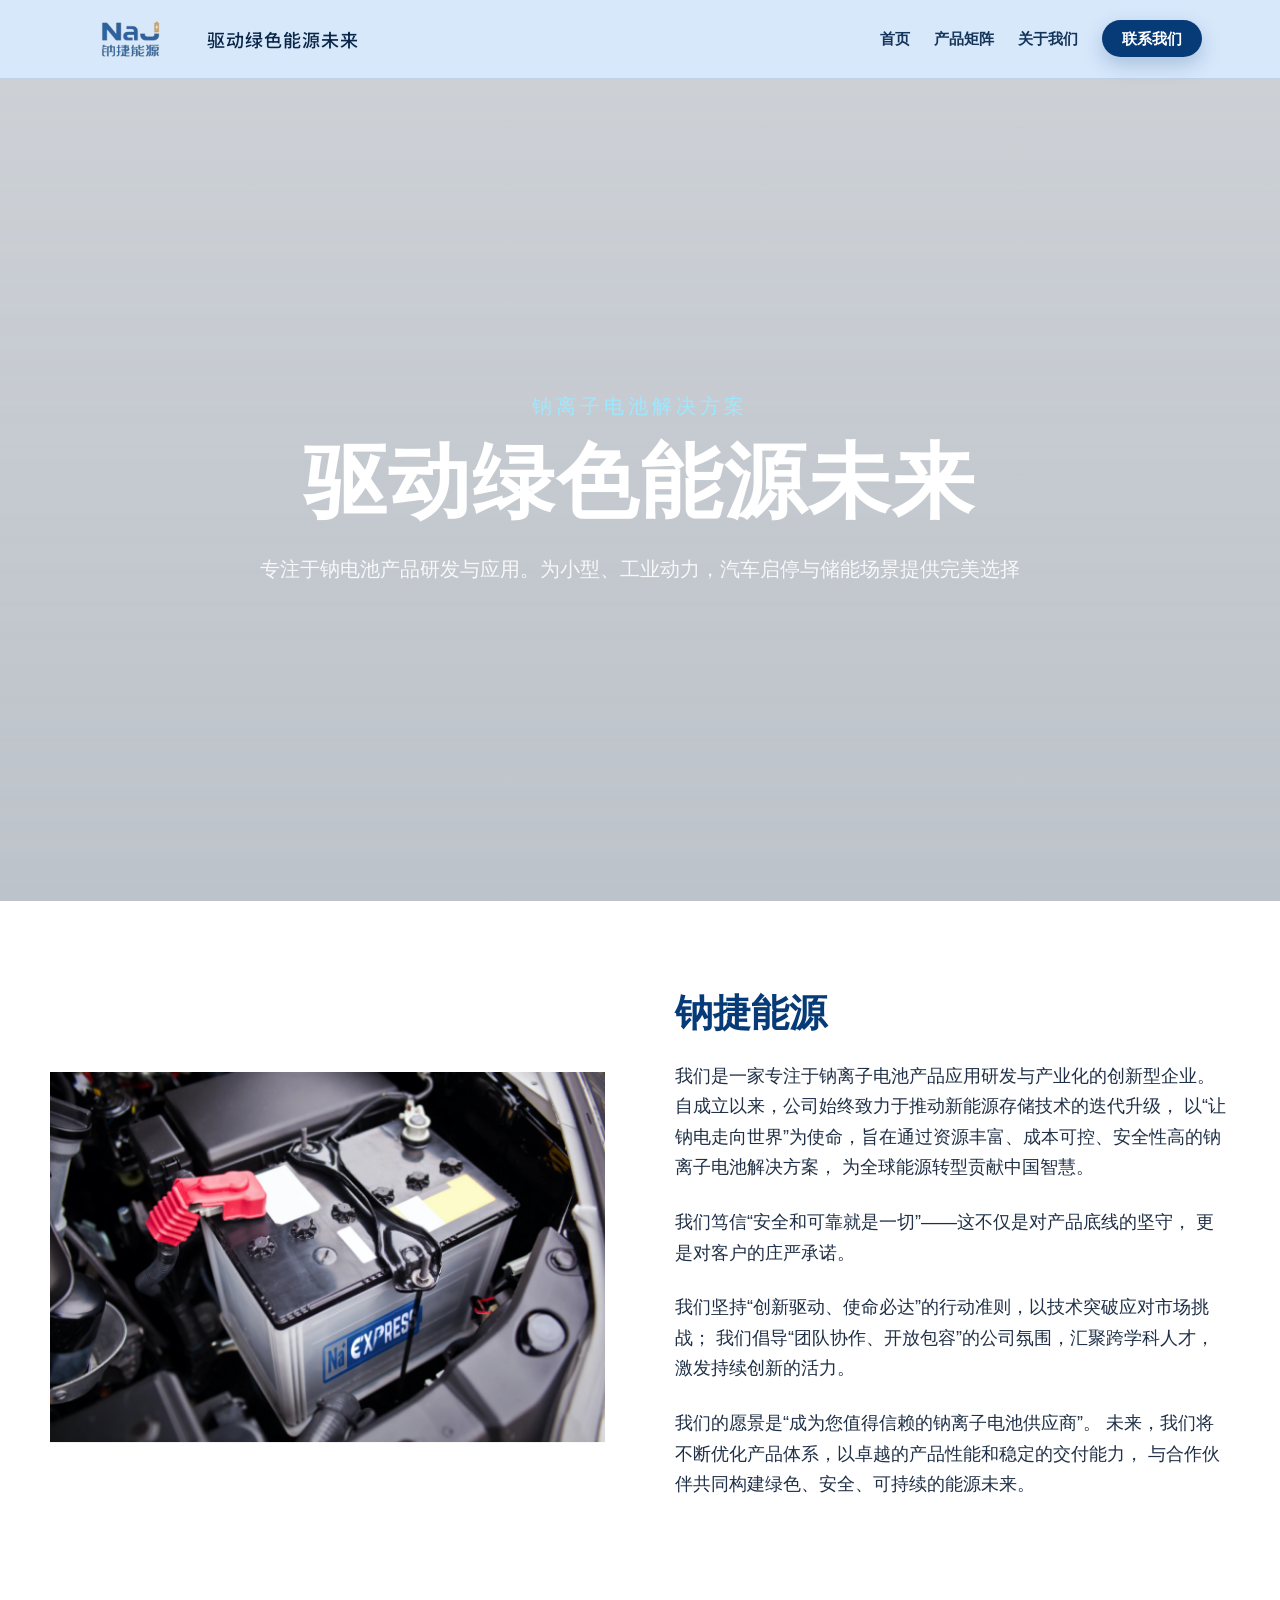
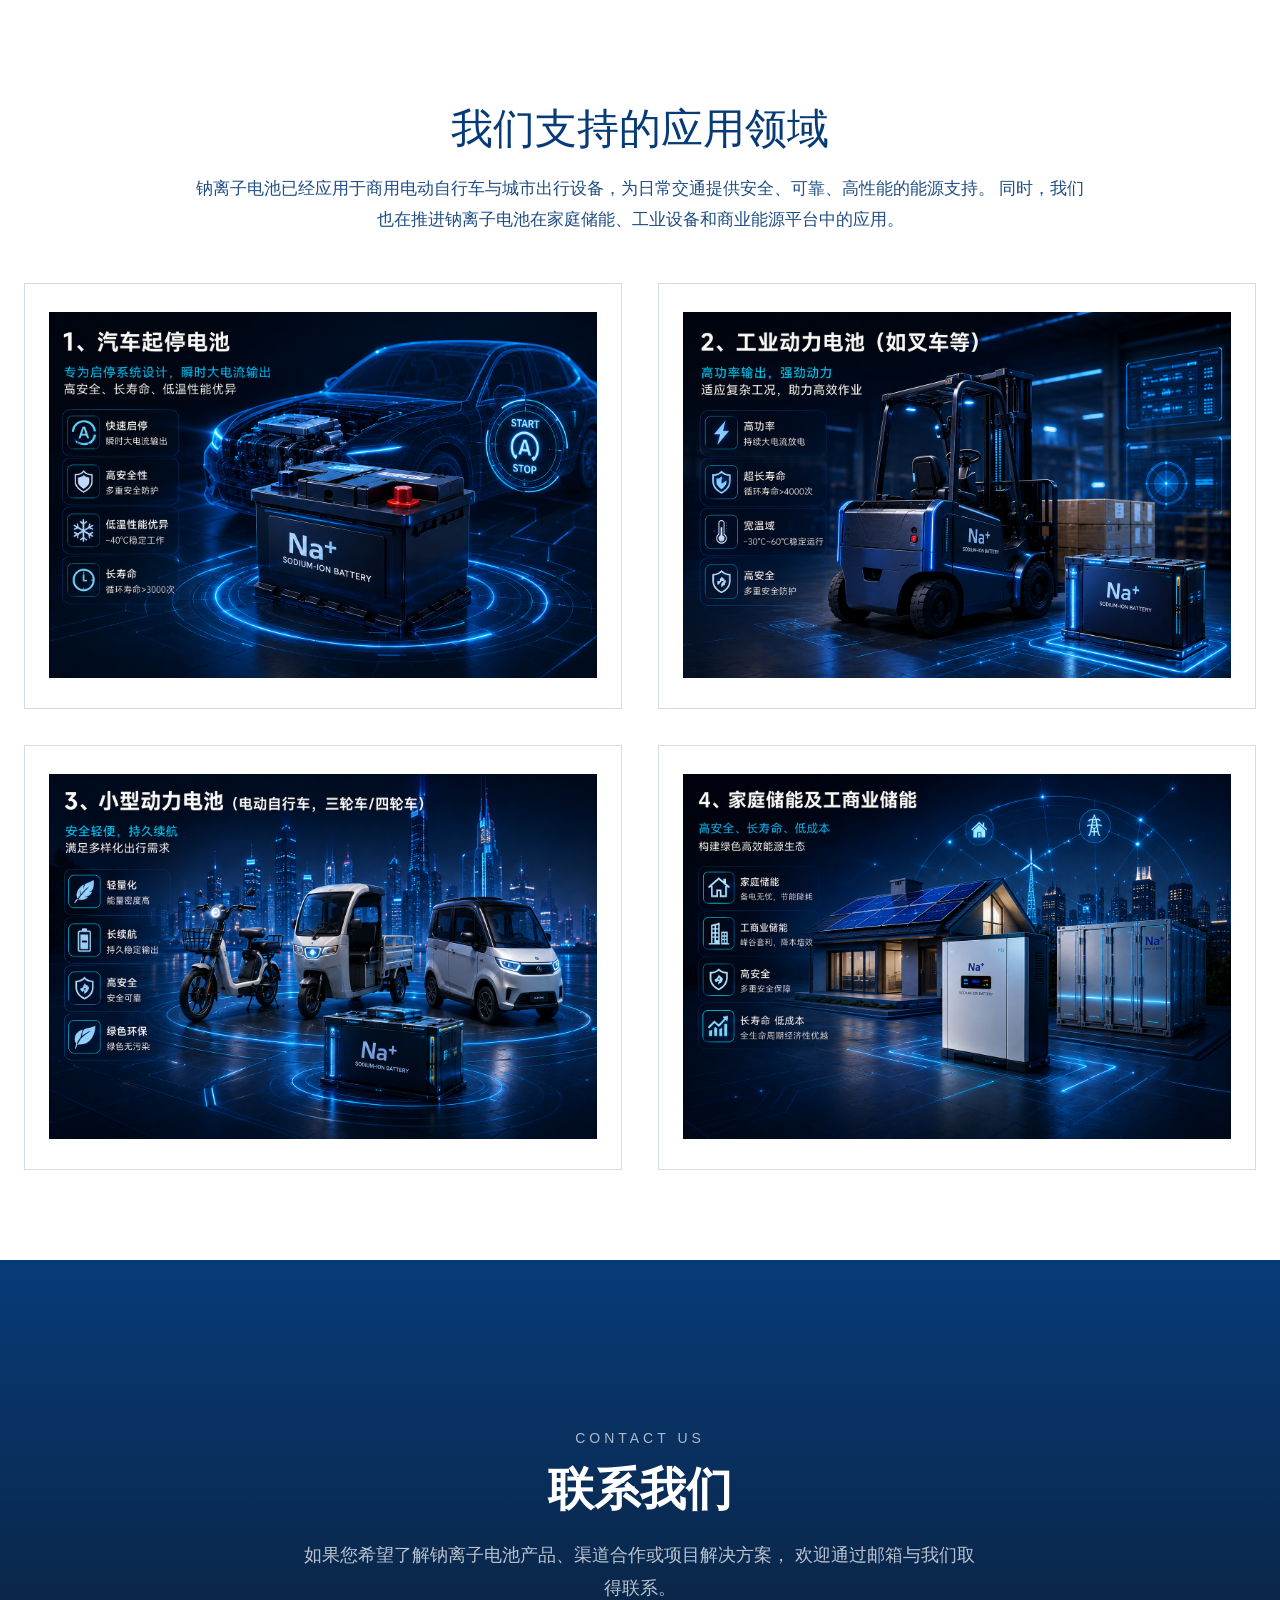
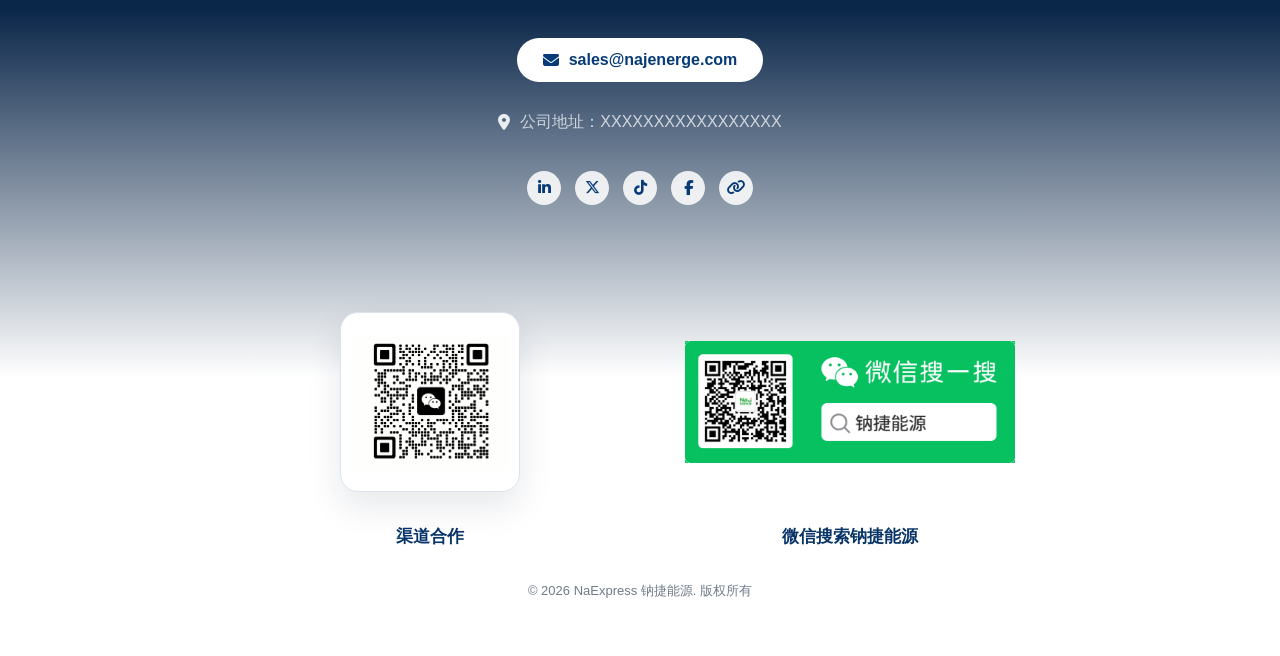
==== commit 0a1eb7e6: "Update website layout and product details" ====
--- a/index.html
+++ b/index.html
@@ -33,7 +33,7 @@
             <a href="products.html" class="products-nav-link">产品矩阵</a>
 
             <ul class="dropdown-menu">
-            <li><a href="products.html#start-stop-series">汽车启停电池</a></li>
+            <li><a href="products.html#start-stop-series">汽车启停</a></li>
             <li><a href="products.html#industrial-power-series">工业动力</a></li>
             <li><a href="products.html#small-power-series">小型动力</a></li>
             <li><a href="products.html#storage-series">储能系列</a></li>
@@ -98,29 +98,27 @@
                     <p>
                         我们是一家专注于钠离子电池产品应用研发与产业化的创新型企业。
                         自成立以来，公司始终致力于推动新能源存储技术的迭代升级，
-                        以<strong>“让钠电走向世界”</strong>为使命，
-                        旨在通过资源丰富、成本可控、安全性高的钠离子电池解决方案，
+                        以“让钠电走向世界”为使命，旨在通过资源丰富、成本可控、安全性高的钠离子电池解决方案，
                         为全球能源转型贡献中国智慧。
                     </p>
 
                     <p>
-                        我们笃信<strong>“安全和可靠就是一切”</strong>——
-                        这不仅是对产品底线的坚守，更是对客户的庄严承诺。
-                    </p>
-
-                    <p>
-                        我们坚持<strong>“创新驱动、使命必达”</strong>的行动准则，
-                        以技术突破应对市场挑战；
-                        我们倡导<strong>“团队协作、开放包容”</strong>的公司氛围，
-                        汇聚跨学科人才，激发持续创新的活力。
-                    </p>
-
-                    <p>
-                        我们的愿景是<strong>“成为您值得信赖的钠离子电池供应商”</strong>。
+                        我们笃信“安全和可靠就是一切”——这不仅是对产品底线的坚守，
+                        更是对客户的庄严承诺。
+                    </p>
+
+                    <p>
+                        我们坚持“创新驱动、使命必达”的行动准则，以技术突破应对市场挑战；
+                        我们倡导“团队协作、开放包容”的公司氛围，汇聚跨学科人才，
+                        激发持续创新的活力。
+                    </p>
+
+                    <p>
+                        我们的愿景是“成为您值得信赖的钠离子电池供应商”。
                         未来，我们将不断优化产品体系，以卓越的产品性能和稳定的交付能力，
                         与合作伙伴共同构建绿色、安全、可持续的能源未来。
                     </p>
-                </div>
+                    </div>
         </div>
     </section>
     
@@ -154,118 +152,70 @@
     </div>
     </section>
 
-    <section class="transition-section">
-    <div class="transition-container">
-        <div class="section-heading reveal">
-        <h2>准备好开启能源转型了吗？</h2>
-        </div>
-
-        <div class="transition-list">
-        <article class="transition-item reveal" style="--delay: 0s;">
-            <div class="transition-image-placeholder">
-            <span>Battery Testing Service Image</span>
-            </div>
-
-            <div class="transition-content">
-            <h3>电池开发与测试服务</h3>
-            <p>
-                我们提供一体化的电池开发与测试服务，包括可充电电池测试、容量测量、
-                BMS 开发以及电池包组装。我们的服务帮助评估电池性能、安全性与可靠性，
-                为钠离子电池及其他电池系统提供完整的测试和分析支持。
-            </p>
-            </div>
-        </article>
-
-        <article class="transition-item reveal" style="--delay: 0.18s;">
-            <div class="transition-image-placeholder">
-            <span>Replace LAB with SIB Image</span>
-            </div>
-
-            <div class="transition-content">
-            <h3>以钠离子电池替代铅酸电池</h3>
-            <p>
-                我们提供以高性能钠离子电池替代传统铅酸电池的完整解决方案。
-                服务内容包括电池包设计、电气集成、BMS 开发以及设备适配评估。
-                升级为钠离子电池后，客户可获得更轻重量、更快充电速度、
-                更长循环寿命和更好的低温性能。
-            </p>
-
-            <a href="products.html" class="transition-link">查看更多详情...</a>
-            </div>
-        </article>
-
-        <article class="transition-item reveal" style="--delay: 0.38s;">
-            <div class="transition-image-placeholder">
-            <span>Machinery Integration Image</span>
-            </div>
-
-            <div class="transition-content">
-            <h3>机械设备钠电集成</h3>
-            <p>
-                我们提供先进的电池与电池系统方案，支持传统燃油或常规能源设备的电动化转型。
-                通过将电池系统适配到现有机械、电气和控制结构中，
-                帮助设备实现更清洁、更高效的运行方式，并降低排放和运营成本。
-            </p>
-
-            <a href="contact.html" class="transition-link">查看更多详情...</a>
-            </div>
-        </article>
-        </div>
-    </div>
-    </section>
-        <section id="contact" class="contact-section">
-        <div class="contact-container reveal">
-            <p class="contact-label">CONTACT US</p>
-
-            <h2>联系我们</h2>
-
-            <p class="contact-description">
-            如果您希望了解钠离子电池产品、渠道合作或项目解决方案，
-            欢迎通过邮箱与我们取得联系。
-            </p>
-
-            <a href="mailto:mail@naexpress.net" class="contact-email">
-            <i class="fa-solid fa-envelope"></i>
-            mail@naexpress.net
-            </a>
-
-            <div class="contact-socials">
-            <a href="http://linkedin.com/company/naexpress" target="_blank" rel="noopener noreferrer" aria-label="LinkedIn">
-                <i class="fa-brands fa-linkedin-in"></i>
-            </a>
-
-            <a href="https://x.com/NaexpressB" target="_blank" rel="noopener noreferrer" aria-label="X">
-                <i class="fa-brands fa-x-twitter"></i>
-            </a>
-
-            <a href="https://www.tiktok.com/@naexpress_official" target="_blank" rel="noopener noreferrer" aria-label="TikTok">
-                <i class="fa-brands fa-tiktok"></i>
-            </a>
-
-            <a href="https://www.facebook.com/profile.php?id=61561767720944" target="_blank" rel="noopener noreferrer" aria-label="Facebook">
-                <i class="fa-brands fa-facebook-f"></i>
-            </a>
-
-            <a href="https://www.xiaohongshu.com/user/profile/56e14d3eaed758359fbaff1e" target="_blank" rel="noopener noreferrer" aria-label="小红书">
-                <i class="fa-solid fa-link"></i>
-            </a>
-            </div>
-        </div>
-
-        <div class="contact-qr-container reveal">
-            <div class="contact-qr-card">
-            <img src="images/contact/qr-left.jpg" alt="NaExpress 二维码">
-            <p>销售</p>
-            </div>
-
-            <div class="contact-qr-card contact-qr-card-plain">
+    <section id="contact" class="contact-section">
+    <div class="contact-container reveal">
+        <p class="contact-label">CONTACT US</p>
+
+        <h2>联系我们</h2>
+
+        <p class="contact-description">
+        如果您希望了解钠离子电池产品、渠道合作或项目解决方案，
+        欢迎通过邮箱与我们取得联系。
+        </p>
+
+        <a href="mailto:sales@najenerge.com" class="contact-email">
+        <i class="fa-solid fa-envelope"></i>
+        sales@najenerge.com
+        </a>
+
+        <div class="contact-address">
+        <p>
+            <i class="fa-solid fa-location-dot"></i>
+            公司地址：XXXXXXXXXXXXXXXXX
+        </p>
+        </div>
+
+        <div class="contact-socials">
+        <a href="http://linkedin.com/company/naexpress" target="_blank" rel="noopener noreferrer" aria-label="LinkedIn">
+            <i class="fa-brands fa-linkedin-in"></i>
+        </a>
+
+        <a href="https://x.com/NaexpressB" target="_blank" rel="noopener noreferrer" aria-label="X">
+            <i class="fa-brands fa-x-twitter"></i>
+        </a>
+
+        <a href="https://www.tiktok.com/@naexpress_official" target="_blank" rel="noopener noreferrer" aria-label="TikTok">
+            <i class="fa-brands fa-tiktok"></i>
+        </a>
+
+        <a href="https://www.facebook.com/profile.php?id=61561767720944" target="_blank" rel="noopener noreferrer" aria-label="Facebook">
+            <i class="fa-brands fa-facebook-f"></i>
+        </a>
+
+        <a href="https://www.xiaohongshu.com/user/profile/56e14d3eaed758359fbaff1e" target="_blank" rel="noopener noreferrer" aria-label="小红书">
+            <i class="fa-solid fa-link"></i>
+        </a>
+        </div>
+    </div>
+
+    <div class="contact-qr-container reveal">
+        <div class="contact-qr-card">
+        <div class="contact-qr-media">
+            <img src="images/contact/qr-left.jpg" alt="渠道合作二维码">
+        </div>
+        <p>渠道合作</p>
+        </div>
+
+        <div class="contact-qr-card contact-qr-card-plain">
+        <div class="contact-qr-media">
             <img src="images/contact/qr-right.png" alt="微信搜索钠捷能源">
-            <p>微信搜索钠捷能源</p>
-            </div>
-        </div>
-
-        <p class="contact-copy">© 2026 NaExpress 钠捷能源. 版权所有</p>
-        </section>
+        </div>
+        <p>微信搜索钠捷能源</p>
+        </div>
+    </div>
+
+    <p class="contact-copy">© 2026 NaExpress 钠捷能源. 版权所有</p>
+    </section>
   </main>
 
   <script src="js/main.js"></script>
--- a/css/layout.css
+++ b/css/layout.css
@@ -286,7 +286,7 @@
 }
 
 .navbar-logo img {
-  height: 46px;
+  height: 70px;
   width: auto;
   display: block;
   object-fit: contain;
@@ -373,7 +373,7 @@
 /* 手机端只显示普通导航，不显示桌面下拉 */
 @media (max-width: 768px) {
   .navbar-logo img {
-    height: 42px;
+    height: 70px;
   }
 
   .dropdown-menu {
--- a/css/pages.css
+++ b/css/pages.css
@@ -151,7 +151,7 @@
 }
 
 .intro-content {
-  text-align: center;
+  text-align: left;
   color: #14345a;
 }
 
@@ -499,275 +499,6 @@
   }
 }
 
-
-.contact-container {
-  max-width: 900px;
-  margin: 0 auto;
-  text-align: center;
-}
-
-.contact-container h2 {
-  margin-bottom: 18px;
-  font-size: 42px;
-  color: #f0e7e7;
-}
-
-.contact-container p {
-  font-size: 18px;
-  line-height: 1.8;
-  color: #4f5f73;
-}
-
-.contact-section {
-  padding: 150px 24px 56px;
-
-  background:
-    linear-gradient(
-      180deg,
-      #073b78 0%,
-      #0a2649 52%,
-      #ffffff 78%,
-      #ffffff 100%
-    );
-
-  color: #ffffff;
-  text-align: center;
-}
-
-.contact-container {
-  max-width: 900px;
-  margin: 0 auto 92px;
-}
-
-.contact-label {
-  margin-bottom: 16px;
-  font-size: 14px;
-  letter-spacing: 4px;
-  color: rgba(250, 250, 250, 0.68);
-}
-
-
-.contact-container h2 {
-  margin-bottom: 22px;
-  font-size: 46px;
-  line-height: 1.2;
-  font-weight: 700;
-}
-
-
-.contact-description {
-  max-width: 680px;
-  margin: 0 auto 34px;
-  font-size: 18px;
-  line-height: 1.8;
-  color: rgba(255, 255, 255, 0.72);
-}
-
-.contact-email {
-  display: inline-flex;
-  align-items: center;
-  justify-content: center;
-  gap: 10px;
-
-  margin-bottom: 36px;
-  padding: 13px 26px;
-
-  color: #073b78;
-  background-color: #ffffff;
-  border-radius: 999px;
-
-  font-size: 16px;
-  font-weight: 600;
-
-  transition:
-    transform 0.25s ease,
-    box-shadow 0.25s ease,
-    background-color 0.25s ease;
-}
-
-.contact-email:hover {
-  transform: translateY(-3px);
-  background-color: #f2f7ff;
-  box-shadow: 0 14px 30px rgba(0, 0, 0, 0.22);
-}
-
-.contact-socials {
-  display: flex;
-  justify-content: center;
-  align-items: center;
-  gap: 14px;
-}
-
-
-.contact-socials a {
-  width: 34px;
-  height: 34px;
-  border-radius: 50%;
-
-  display: inline-flex;
-  align-items: center;
-  justify-content: center;
-
-  color: #073b78;
-  background-color: rgba(255, 255, 255, 0.86);
-
-  font-size: 15px;
-
-  transition:
-    transform 0.25s ease,
-    background-color 0.25s ease,
-    color 0.25s ease;
-}
-
-.contact-socials a:hover {
-  transform: translateY(-4px);
-  background-color: #ffffff;
-  color: #0a5fb4;
-}
-
-.contact-copy {
-  font-size: 13px;
-  color: rgba(255, 255, 255, 0.55);
-}
-
-/* 白色二维码区域 */
-.contact-qr-section {
-  padding: 30px 24px 42px;
-  background-color: #ffffff;
-  text-align: center;
-}
-
-.contact-qr-container {
-  max-width: 820px;
-  margin: 0 auto 34px;
-
-  display: grid;
-  grid-template-columns: repeat(2, 1fr);
-  gap: 80px;
-  align-items: start;
-}
-
-.contact-qr-card {
-  display: flex;
-  flex-direction: column;
-  align-items: center;
-}
-
-.contact-qr-card img {
-  width: 180px;
-  height: 180px;
-  object-fit: contain;
-  display: block;
-
-  margin-bottom: 16px;
-  padding: 10px;
-
-  background-color: #ffffff;
-  border: 1px solid #dce3ec;
-  border-radius: 18px;
-  box-shadow: 0 14px 34px rgba(7, 31, 61, 0.1);
-}
-
-.contact-qr-card p {
-  font-size: 16px;
-  font-weight: 700;
-  color: #083468;
-}
-
-.contact-copy {
-  font-size: 13px;
-  color: #6f7b8a;
-}
-
-.contact-qr-card-plain img {
-  width: 300px;
-  height: auto;
-  padding: 0;
-
-  background-color: transparent;
-  border: none;
-  border-radius: 0;
-  box-shadow: none;
-
-  object-fit: contain;
-}
-
-@media (max-width: 768px) {
-  .contact-section {
-    padding: 82px 22px 92px;
-  }
-
-  .contact-container h2 {
-    font-size: 34px;
-  }
-
-  .contact-description {
-    font-size: 16px;
-  }
-
-  .contact-email {
-    font-size: 15px;
-    padding: 12px 22px;
-  }
-
-  .contact-socials a {
-    width: 32px;
-    height: 32px;
-    font-size: 14px;
-  }
-
-  .contact-qr-section {
-    padding: 26px 22px 38px;
-  }
-
-  .contact-qr-container {
-    grid-template-columns: 1fr;
-    gap: 34px;
-  }
-
-  .contact-qr-card img {
-    width: 160px;
-    height: 160px;
-  }
-
-  .contact-qr-card-plain img {
-  width: min(300px, 100%);
-  height: auto;
-  }
-}
-
-@media (max-width: 768px) {
-  .contact-section {
-    background:
-      linear-gradient(
-        180deg,
-        #073b78 0%,
-        #0a2649 46%,
-        #ffffff 72%,
-        #ffffff 100%
-      );
-  }
-
-  .contact-container h2 {
-    font-size: 34px;
-  }
-
-  .contact-description {
-    font-size: 16px;
-  }
-
-  .contact-email {
-    font-size: 15px;
-    padding: 12px 22px;
-  }
-
-  .contact-socials a {
-    width: 32px;
-    height: 32px;
-    font-size: 14px;
-  }
-}
-
 .product-series-heading {
   padding: 70px 24px 46px;
   background-color: #ffffff;
@@ -1369,8 +1100,8 @@
 }
 
 .product-detail-spec-image img {
-  width: 100%;
-  max-width: 820px;
+  width: 86%;
+  max-width: 720px;
   height: auto;
   display: block;
   object-fit: contain;
@@ -1462,6 +1193,11 @@
 .small-power-detail-page .product-detail-description {
   max-width: 920px;
 }
+
+/* ==============================
+   Contact Section
+   首页联系我们区域
+   ============================== */
 
 .contact-section {
   padding: 170px 24px 56px;
@@ -1479,19 +1215,195 @@
   text-align: center;
 }
 
-.contact-qr-card-plain img {
-  width: min(320px, 100%);
+.contact-container {
+  max-width: 900px;
+  margin: 0 auto 92px;
+  text-align: center;
+}
+
+.contact-label {
+  margin-bottom: 16px;
+  font-size: 14px;
+  letter-spacing: 4px;
+  color: rgba(250, 250, 250, 0.68);
+}
+
+.contact-container h2 {
+  margin-bottom: 22px;
+  font-size: 46px;
+  line-height: 1.2;
+  font-weight: 700;
+  color: #ffffff;
+}
+
+.contact-description {
+  max-width: 680px;
+  margin: 0 auto 34px;
+  font-size: 18px;
+  line-height: 1.8;
+  color: rgba(255, 255, 255, 0.72);
+}
+
+.contact-email {
+  display: inline-flex;
+  align-items: center;
+  justify-content: center;
+  gap: 10px;
+
+  margin-bottom: 26px;
+  padding: 13px 26px;
+
+  color: #073b78;
+  background-color: #ffffff;
+  border-radius: 999px;
+
+  font-size: 16px;
+  font-weight: 600;
+
+  transition:
+    transform 0.25s ease,
+    box-shadow 0.25s ease,
+    background-color 0.25s ease;
+}
+
+.contact-email:hover {
+  transform: translateY(-3px);
+  background-color: #f2f7ff;
+  box-shadow: 0 14px 30px rgba(0, 0, 0, 0.22);
+}
+
+.contact-address {
+  max-width: 760px;
+  margin: 0 auto 34px;
+}
+
+.contact-address p {
+  display: inline-flex;
+  align-items: center;
+  justify-content: center;
+  gap: 10px;
+
+  margin: 0;
+  font-size: 16px;
+  line-height: 1.8;
+  color: rgba(255, 255, 255, 0.72);
+}
+
+.contact-address i {
+  color: rgba(255, 255, 255, 0.88);
+}
+
+.contact-socials {
+  display: flex;
+  justify-content: center;
+  align-items: center;
+  gap: 14px;
+}
+
+.contact-socials a {
+  width: 34px;
+  height: 34px;
+  border-radius: 50%;
+
+  display: inline-flex;
+  align-items: center;
+  justify-content: center;
+
+  color: #073b78;
+  background-color: rgba(255, 255, 255, 0.86);
+
+  font-size: 15px;
+
+  transition:
+    transform 0.25s ease,
+    background-color 0.25s ease,
+    color 0.25s ease;
+}
+
+.contact-socials a:hover {
+  transform: translateY(-4px);
+  background-color: #ffffff;
+  color: #0a5fb4;
+}
+
+/* 二维码区域 */
+.contact-qr-container {
+  max-width: 860px;
+  margin: 0 auto 34px;
+
+  display: grid;
+  grid-template-columns: repeat(2, 330px);
+  justify-content: center;
+  align-items: start;
+  column-gap: 90px;
+}
+
+.contact-qr-card {
+  width: 330px;
+
+  display: flex;
+  flex-direction: column;
+  align-items: center;
+}
+
+.contact-qr-media {
+  width: 330px;
+  height: 210px;
+
+  display: flex;
+  align-items: center;
+  justify-content: center;
+
+  margin-bottom: 18px;
+}
+
+/* 左侧二维码：白色卡片 */
+.contact-qr-card:not(.contact-qr-card-plain) .contact-qr-media img {
+  width: 180px;
+  height: 180px;
+  object-fit: contain;
+  display: block;
+
+  padding: 10px;
+  background-color: #ffffff;
+  border: 1px solid #dce3ec;
+  border-radius: 18px;
+  box-shadow: 0 14px 34px rgba(7, 31, 61, 0.1);
+}
+
+/* 右侧微信搜索图：不要白框，直接放图 */
+.contact-qr-card-plain .contact-qr-media img {
+  width: 330px;
   height: auto;
+  max-height: 190px;
+  object-fit: contain;
+  display: block;
+
   padding: 0;
-
   background-color: transparent;
   border: none;
   border-radius: 0;
   box-shadow: none;
-
-  object-fit: contain;
-}
-
+}
+
+/* 二维码下面文字 */
+.contact-qr-card p {
+  width: 330px;
+  margin: 0;
+
+  text-align: center;
+  font-size: 17px;
+  font-weight: 800;
+  color: #083468;
+}
+
+.contact-copy {
+  margin-top: 28px;
+  font-size: 13px;
+  color: #6f7b8a;
+}
+
+/* 手机端 */
 @media (max-width: 768px) {
   .contact-section {
     padding: 120px 22px 42px;
@@ -1506,8 +1418,54 @@
       );
   }
 
-  .contact-qr-card-plain img {
-    width: min(300px, 100%);
+  .contact-container {
+    margin-bottom: 72px;
+  }
+
+  .contact-container h2 {
+    font-size: 34px;
+  }
+
+  .contact-description {
+    font-size: 16px;
+  }
+
+  .contact-email {
+    font-size: 15px;
+    padding: 12px 22px;
+  }
+
+  .contact-address p {
+    font-size: 14px;
+    text-align: center;
+  }
+
+  .contact-socials a {
+    width: 32px;
+    height: 32px;
+    font-size: 14px;
+  }
+
+  .contact-qr-container {
+    grid-template-columns: 1fr;
+    gap: 40px;
+  }
+
+  .contact-qr-card {
+    width: 100%;
+  }
+
+  .contact-qr-media {
+    width: min(330px, 100%);
     height: auto;
+    min-height: 190px;
+  }
+
+  .contact-qr-card p {
+    width: 100%;
+  }
+
+  .contact-qr-card-plain .contact-qr-media img {
+    width: min(320px, 100%);
   }
 }
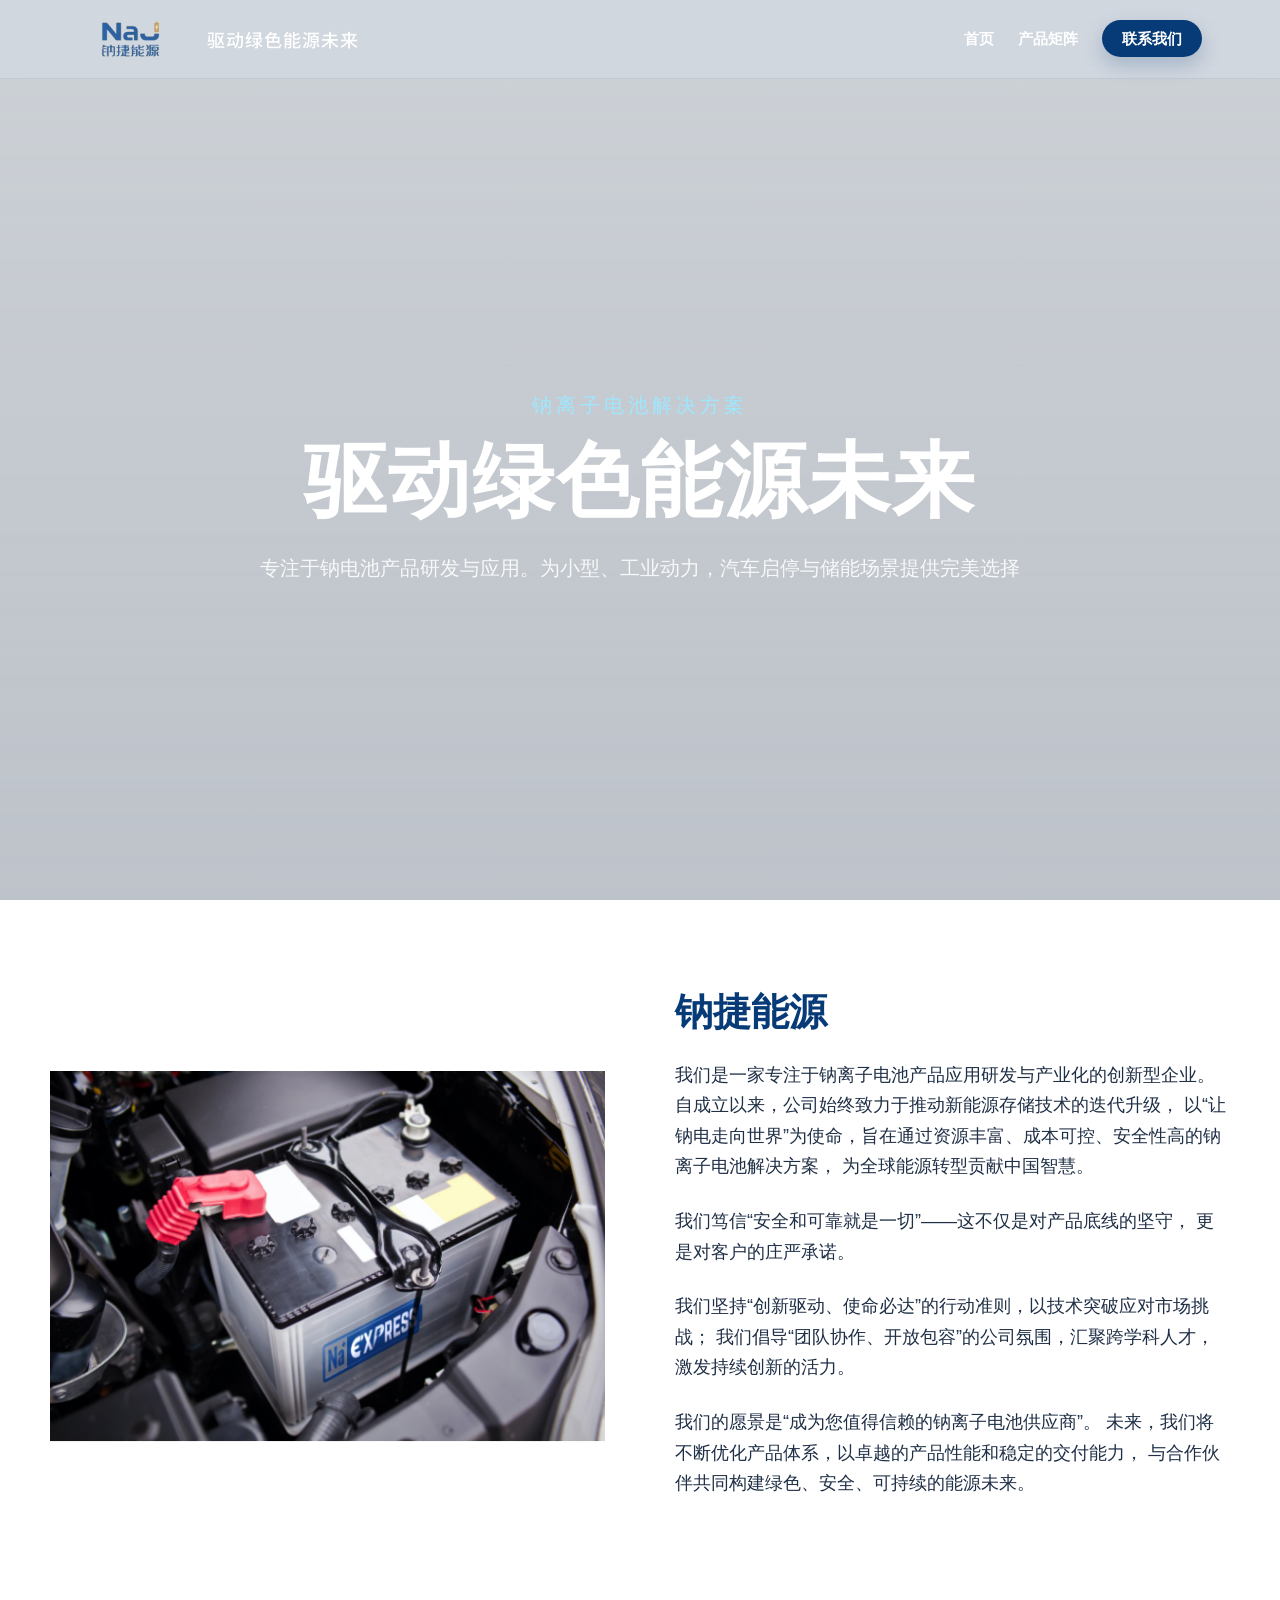
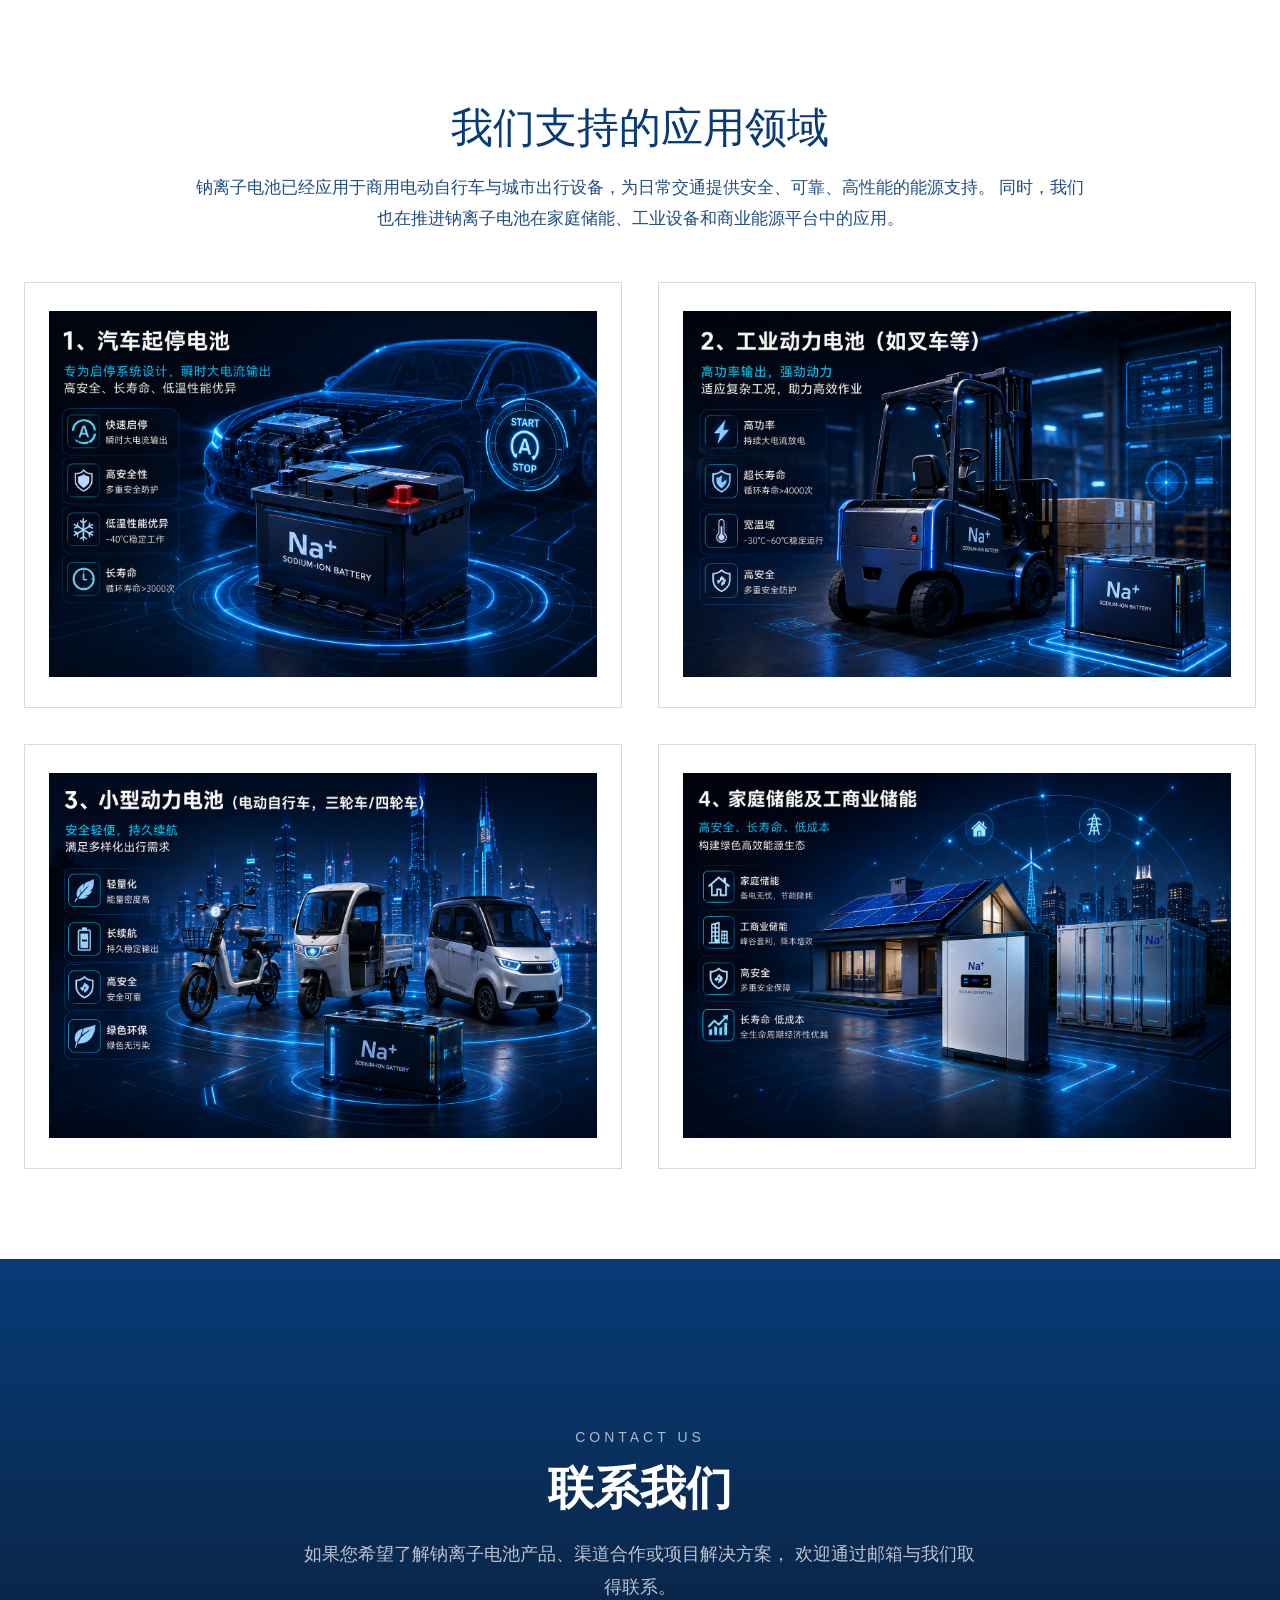
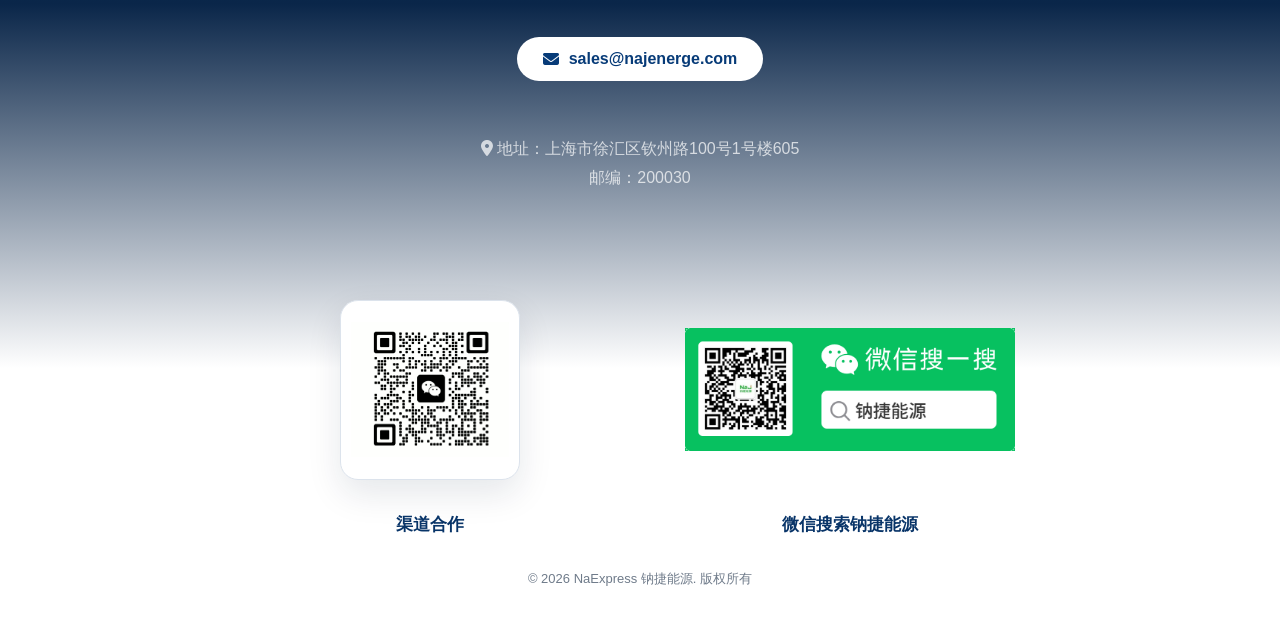
==== commit 7ad6a9be: "Finalize NaExpress website" ====
--- a/index.html
+++ b/index.html
@@ -1,97 +1,100 @@
 <!DOCTYPE html>
 <html lang="zh-CN">
+
 <head>
-  <meta charset="UTF-8">
-  <meta name="viewport" content="width=device-width, initial-scale=1.0">
-  <link href="https://fonts.googleapis.com/css2?family=Noto+Sans+SC:wght@300;400;500;600&display=swap" rel="stylesheet">
-  <title>钠捷能源官网</title>
-
-  <link rel="stylesheet" href="css/base.css">
-  <link rel="stylesheet" href="css/layout.css">
-  <link rel="stylesheet" href="css/components.css">
-  <link rel="stylesheet" href="css/pages.css">
-  <link rel="stylesheet" href="https://cdnjs.cloudflare.com/ajax/libs/font-awesome/6.5.0/css/all.min.css">
+    <meta charset="UTF-8">
+    <meta name="viewport" content="width=device-width, initial-scale=1.0">
+    <meta name="description" content="钠捷能源专注于钠离子电池产品应用研发与产业化，提供汽车启停、工业动力、小型动力与储能系列钠电池解决方案。">
+    <link href="https://fonts.googleapis.com/css2?family=Noto+Sans+SC:wght@300;400;500;600&display=swap"
+        rel="stylesheet">
+    <title>钠捷能源官网</title>
+
+    <link rel="stylesheet" href="css/base.css">
+    <link rel="stylesheet" href="css/layout.css">
+    <link rel="stylesheet" href="css/components.css">
+    <link rel="stylesheet" href="css/pages.css">
+    <link rel="stylesheet" href="https://cdnjs.cloudflare.com/ajax/libs/font-awesome/6.5.0/css/all.min.css">
 </head>
-<body>
-
+
+<body class="home-page">
+
+    <!-- Header / 顶部导航 -->
     <header class="site-header">
-    <nav class="navbar">
-        <a href="index.html" class="navbar-logo">
-            <img src="images/logo/naexpress-logo.png" alt="NaExpress 钠捷能源 Logo">
-        </a>
-
-        <div class="navbar-slogan">
-        驱动绿色能源未来
-        </div>
-
-        <ul class="navbar-menu desktop-menu">
-        <li>
-            <a href="index.html">首页</a>
-        </li>
-
-        <li class="navbar-dropdown">
-            <a href="products.html" class="products-nav-link">产品矩阵</a>
-
-            <ul class="dropdown-menu">
-            <li><a href="products.html#start-stop-series">汽车启停</a></li>
-            <li><a href="products.html#industrial-power-series">工业动力</a></li>
-            <li><a href="products.html#small-power-series">小型动力</a></li>
-            <li><a href="products.html#storage-series">储能系列</a></li>
+        <nav class="navbar">
+            <a href="index.html" class="navbar-logo">
+                <img src="images/logo/naexpress-logo.png" alt="NaExpress 钠捷能源 Logo">
+            </a>
+
+            <div class="navbar-slogan">
+                驱动绿色能源未来
+            </div>
+
+            <ul class="navbar-menu desktop-menu">
+                <li>
+                    <a href="index.html">首页</a>
+                </li>
+
+                <li class="navbar-dropdown">
+                    <a href="products.html" class="products-nav-link">产品矩阵</a>
+
+                    <ul class="dropdown-menu">
+                        <li><a href="products.html#start-stop-series">汽车启停</a></li>
+                        <li><a href="products.html#industrial-power-series">工业动力</a></li>
+                        <li><a href="products.html#small-power-series">小型动力</a></li>
+                        <li><a href="products.html#storage-series">储能系列</a></li>
+                    </ul>
+                </li>
+
+                <li>
+                    <a href="index.html#contact" class="nav-contact-btn">联系我们</a>
+                </li>
             </ul>
-        </li>
-
-        <li>
-            <a href="about.html">关于我们</a>
-        </li>
-
-        <li>
-            <a href="index.html#contact" class="nav-contact-btn">联系我们</a>
-        </li>
-        </ul>
-
-        <button class="mobile-menu-btn" id="mobileMenuBtn" aria-label="打开导航菜单">
-        <span></span>
-        <span></span>
-        <span></span>
-        </button>
-    </nav>
+
+            <button class="mobile-menu-btn" id="mobileMenuBtn" aria-label="打开导航菜单">
+                <span></span>
+                <span></span>
+                <span></span>
+            </button>
+        </nav>
     </header>
 
+    <!-- Mobile Menu / 手机端导航菜单 -->
     <div class="mobile-menu-overlay" id="mobileMenuOverlay">
         <button class="mobile-menu-close" id="mobileMenuClose" aria-label="关闭导航菜单">
-            ×          
+            ×
         </button>
 
         <ul class="mobile-menu-list">
             <li><a href="index.html">首页</a></li>
             <li><a href="products.html">产品矩阵</a></li>
-            <li><a href="about.html">关于我们</a></li>
             <li><a href="#contact" class="mobile-contact-btn">联系我们</a></li>
         </ul>
 
         <div class="mobile-menu-brand">
-            NAEXPRESS
+            钠捷能源
         </div>
     </div>
 
-  <main>
-    <section class="hero-section">
-        <div class="hero-overlay"></div>
-
-        <div class="hero-content">
-        <p class="hero-subtitle">钠离子电池解决方案</p>
-        <h1>驱动绿色能源未来</h1>
-        <p class="hero-description">
-            专注于钠电池产品研发与应用。为小型、工业动力，汽车启停与储能场景提供完美选择
-        </p>
-        </div>
-    </section>
-
-    <section class="intro-section">
-        <div class="intro-container">
-            <div class="intro-image reveal reveal-left">
-            <img src="images/about/naexpress-battery-car.png" alt="NaExpress 钠离子汽车电池">
-            </div>
+    <main>
+        <!-- Hero Section / 首页主视觉 -->
+        <section class="hero-section">
+            <div class="hero-overlay"></div>
+
+            <div class="hero-content">
+                <p class="hero-subtitle">钠离子电池解决方案</p>
+                <h1>驱动绿色能源未来</h1>
+                <p class="hero-description">
+                    专注于钠电池产品研发与应用。为小型、工业动力，汽车启停与储能场景提供完美选择
+                </p>
+            </div>
+        </section>
+
+        <!-- Company Intro / 公司介绍 -->
+        <section class="intro-section">
+            <div class="intro-container">
+                <div class="intro-image reveal reveal-left">
+                    <img src="images/about/naexpress-battery-car.png" alt="NaExpress 钠离子汽车电池">
+                </div>
                 <div class="intro-content reveal reveal-right">
                     <h2>钠捷能源</h2>
 
@@ -118,106 +121,92 @@
                         未来，我们将不断优化产品体系，以卓越的产品性能和稳定的交付能力，
                         与合作伙伴共同构建绿色、安全、可持续的能源未来。
                     </p>
+                </div>
+            </div>
+        </section>
+
+        <!-- Applications / 应用领域 -->
+        <section class="support-section">
+            <div class="support-container">
+                <div class="section-heading reveal">
+                    <h2>我们支持的应用领域</h2>
+                    <p>
+                        钠离子电池已经应用于商用电动自行车与城市出行设备，为日常交通提供安全、可靠、高性能的能源支持。
+                        同时，我们也在推进钠离子电池在家庭储能、工业设备和商业能源平台中的应用。
+                    </p>
+                </div>
+
+                <div class="support-grid support-grid-four">
+                    <article class="support-card support-image-card reveal" style="--delay: 0s;">
+                        <img src="images/applications/application-01.png" alt="钠离子电池应用领域">
+                    </article>
+
+                    <article class="support-card support-image-card reveal" style="--delay: 0.12s;">
+                        <img src="images/applications/application-02.png" alt="钠离子电池应用领域">
+                    </article>
+
+                    <article class="support-card support-image-card reveal" style="--delay: 0.24s;">
+                        <img src="images/applications/application-03.png" alt="钠离子电池应用领域">
+                    </article>
+
+                    <article class="support-card support-image-card reveal" style="--delay: 0.36s;">
+                        <img src="images/applications/application-04.png" alt="钠离子电池应用领域">
+                    </article>
+                </div>
+            </div>
+        </section>
+
+        <!-- Contact / 联系我们 -->
+        <section id="contact" class="contact-section">
+            <div class="contact-container reveal">
+                <p class="contact-label">CONTACT US</p>
+
+                <h2>联系我们</h2>
+
+                <p class="contact-description">
+                    如果您希望了解钠离子电池产品、渠道合作或项目解决方案，
+                    欢迎通过邮箱与我们取得联系。
+                </p>
+
+                <a href="mailto:sales@najenerge.com" class="contact-email">
+                    <i class="fa-solid fa-envelope"></i>
+                    sales@najenerge.com
+                </a>
+
+                <div class="contact-address">
+                    <p>
+                        <i class="fa-solid fa-location-dot"></i>
+                        地址：上海市徐汇区钦州路100号1号楼605
+                    </p>
+
+                    <p class="contact-postcode">
+                        邮编：200030
+                    </p>
+                </div>
+
+            </div>
+
+            <div class="contact-qr-container reveal">
+                <div class="contact-qr-card">
+                    <div class="contact-qr-media">
+                        <img src="images/contact/qr-left.jpg" alt="渠道合作二维码">
                     </div>
-        </div>
-    </section>
-    
-    <section class="support-section">
-    <div class="support-container">
-        <div class="section-heading reveal">
-        <h2>我们支持的应用领域</h2>
-        <p>
-            钠离子电池已经应用于商用电动自行车与城市出行设备，为日常交通提供安全、可靠、高性能的能源支持。
-            同时，我们也在推进钠离子电池在家庭储能、工业设备和商业能源平台中的应用。
-        </p>
-        </div>
-
-        <div class="support-grid support-grid-four">
-        <article class="support-card support-image-card reveal" style="--delay: 0s;">
-            <img src="images/applications/application-01.png" alt="钠离子电池应用领域">
-        </article>
-
-        <article class="support-card support-image-card reveal" style="--delay: 0.12s;">
-            <img src="images/applications/application-02.png" alt="钠离子电池应用领域">
-        </article>
-
-        <article class="support-card support-image-card reveal" style="--delay: 0.24s;">
-            <img src="images/applications/application-03.png" alt="钠离子电池应用领域">
-        </article>
-
-        <article class="support-card support-image-card reveal" style="--delay: 0.36s;">
-            <img src="images/applications/application-04.png" alt="钠离子电池应用领域">
-        </article>
-        </div>
-    </div>
-    </section>
-
-    <section id="contact" class="contact-section">
-    <div class="contact-container reveal">
-        <p class="contact-label">CONTACT US</p>
-
-        <h2>联系我们</h2>
-
-        <p class="contact-description">
-        如果您希望了解钠离子电池产品、渠道合作或项目解决方案，
-        欢迎通过邮箱与我们取得联系。
-        </p>
-
-        <a href="mailto:sales@najenerge.com" class="contact-email">
-        <i class="fa-solid fa-envelope"></i>
-        sales@najenerge.com
-        </a>
-
-        <div class="contact-address">
-        <p>
-            <i class="fa-solid fa-location-dot"></i>
-            公司地址：XXXXXXXXXXXXXXXXX
-        </p>
-        </div>
-
-        <div class="contact-socials">
-        <a href="http://linkedin.com/company/naexpress" target="_blank" rel="noopener noreferrer" aria-label="LinkedIn">
-            <i class="fa-brands fa-linkedin-in"></i>
-        </a>
-
-        <a href="https://x.com/NaexpressB" target="_blank" rel="noopener noreferrer" aria-label="X">
-            <i class="fa-brands fa-x-twitter"></i>
-        </a>
-
-        <a href="https://www.tiktok.com/@naexpress_official" target="_blank" rel="noopener noreferrer" aria-label="TikTok">
-            <i class="fa-brands fa-tiktok"></i>
-        </a>
-
-        <a href="https://www.facebook.com/profile.php?id=61561767720944" target="_blank" rel="noopener noreferrer" aria-label="Facebook">
-            <i class="fa-brands fa-facebook-f"></i>
-        </a>
-
-        <a href="https://www.xiaohongshu.com/user/profile/56e14d3eaed758359fbaff1e" target="_blank" rel="noopener noreferrer" aria-label="小红书">
-            <i class="fa-solid fa-link"></i>
-        </a>
-        </div>
-    </div>
-
-    <div class="contact-qr-container reveal">
-        <div class="contact-qr-card">
-        <div class="contact-qr-media">
-            <img src="images/contact/qr-left.jpg" alt="渠道合作二维码">
-        </div>
-        <p>渠道合作</p>
-        </div>
-
-        <div class="contact-qr-card contact-qr-card-plain">
-        <div class="contact-qr-media">
-            <img src="images/contact/qr-right.png" alt="微信搜索钠捷能源">
-        </div>
-        <p>微信搜索钠捷能源</p>
-        </div>
-    </div>
-
-    <p class="contact-copy">© 2026 NaExpress 钠捷能源. 版权所有</p>
-    </section>
-  </main>
-
-  <script src="js/main.js"></script>
+                    <p>渠道合作</p>
+                </div>
+
+                <div class="contact-qr-card contact-qr-card-plain">
+                    <div class="contact-qr-media">
+                        <img src="images/contact/qr-right.png" alt="微信搜索钠捷能源">
+                    </div>
+                    <p>微信搜索钠捷能源</p>
+                </div>
+            </div>
+
+            <p class="contact-copy">© 2026 NaExpress 钠捷能源. 版权所有</p>
+        </section>
+    </main>
+
+    <script src="js/main.js"></script>
 </body>
+
 </html>
--- a/css/layout.css
+++ b/css/layout.css
@@ -1,3 +1,13 @@
+/* ==============================
+   Header Layout
+   顶部导航栏基础布局
+   ============================== */
+
+/* 
+  全站顶部导航容器。
+  普通页面使用 sticky 固定在顶部；
+  首页会在后面通过 .home-page 单独改成 fixed 透明导航。
+*/
 .site-header {
   width: 100%;
   background-color: #d7e8fb;
@@ -7,6 +17,10 @@
   z-index: 1000;
 }
 
+/* 
+  导航栏内部布局：
+  左侧 logo，中间 slogan，右侧菜单。
+*/
 .navbar {
   max-width: 1180px;
   height: 78px;
@@ -19,28 +33,22 @@
   gap: 24px;
 }
 
+/* Logo 图片容器 */
 .navbar-logo {
+  display: inline-flex;
+  align-items: center;
   flex-shrink: 0;
 }
 
-.logo-placeholder {
-  height: 48px;
-  min-width: 170px;
-  padding: 0 18px;
-
-  display: flex;
-  align-items: center;
-  justify-content: center;
-
-  background-color: #073b78;
-  color: #ffffff;
-  border-radius: 6px;
-
-  font-size: 28px;
-  font-weight: 800;
-  letter-spacing: -1px;
-}
-
+/* Logo 图片尺寸 */
+.navbar-logo img {
+  height: 70px;
+  width: auto;
+  display: block;
+  object-fit: contain;
+}
+
+/* 导航栏中间 slogan */
 .navbar-slogan {
   flex: 1;
   font-size: 18px;
@@ -52,12 +60,14 @@
   letter-spacing: 1px;
 }
 
+/* 桌面端菜单布局 */
 .navbar-menu {
   display: flex;
   align-items: center;
   gap: 24px;
 }
 
+/* 桌面端菜单文字 */
 .navbar-menu a {
   font-size: 15px;
   font-weight: 600;
@@ -66,7 +76,8 @@
   position: relative;
 }
 
-.navbar-menu a::after {
+/* 菜单 hover / active 下划线 */
+.navbar-menu > li > a::after {
   content: "";
   position: absolute;
   left: 0;
@@ -78,11 +89,21 @@
   transition: width 0.25s ease;
 }
 
-.navbar-menu a:hover::after,
-.navbar-menu a.active::after {
-  width: 100%;
-}
-
+.navbar-menu > li > a:hover::after,
+.navbar-menu > li > a.active::after {
+  width: 100%;
+}
+
+
+/* ==============================
+   Mobile Menu Button
+   手机端菜单按钮
+   ============================== */
+
+/* 
+  手机端左上角三横线按钮。
+  默认桌面端隐藏，在 768px 以下显示。
+*/
 .mobile-menu-btn {
   display: none;
   width: 42px;
@@ -98,6 +119,7 @@
   z-index: 1200;
 }
 
+/* 三横线样式 */
 .mobile-menu-btn span {
   display: block;
   width: 28px;
@@ -107,6 +129,16 @@
   border-radius: 999px;
 }
 
+
+/* ==============================
+   Mobile Menu Overlay
+   手机端展开菜单
+   ============================== */
+
+/* 
+  手机端菜单遮罩层。
+  默认隐藏在页面上方，通过 JS 添加 .show 后滑入。
+*/
 .mobile-menu-overlay {
   position: fixed;
   top: 0;
@@ -126,12 +158,14 @@
   transition: transform 0.35s ease, opacity 0.35s ease;
 }
 
+/* 手机菜单打开状态 */
 .mobile-menu-overlay.show {
   transform: translateY(0);
   opacity: 1;
   pointer-events: auto;
 }
 
+/* 手机菜单关闭按钮 */
 .mobile-menu-close {
   border: none;
   background: transparent;
@@ -142,6 +176,7 @@
   margin-bottom: 36px;
 }
 
+/* 手机菜单列表 */
 .mobile-menu-list {
   width: 100%;
 }
@@ -150,6 +185,11 @@
   border-bottom: 1px solid #eeeeee;
 }
 
+.mobile-menu-list li:last-child {
+  border-bottom: none;
+}
+
+/* 手机菜单链接 */
 .mobile-menu-list a {
   display: block;
   width: 100%;
@@ -160,15 +200,25 @@
   color: #777777;
 }
 
+/* 手机菜单底部品牌文字 */
 .mobile-menu-brand {
   margin-top: 48px;
   text-align: center;
   font-size: 24px;
   font-weight: 800;
-  color: #6d4ca3;
+  color: #073b78;
   letter-spacing: 1px;
 }
 
+/* ==============================
+   Responsive Header
+   手机端导航适配
+   ============================== */
+
+/* 
+  平板和手机端：
+  隐藏桌面菜单和 slogan，只保留居中的 logo 与左侧菜单按钮。
+*/
 @media (max-width: 768px) {
   .site-header {
     position: sticky;
@@ -188,12 +238,6 @@
     transform: translateX(-50%);
   }
 
-  .logo-placeholder {
-    height: 44px;
-    min-width: 158px;
-    font-size: 24px;
-  }
-
   .navbar-slogan,
   .desktop-menu {
     display: none;
@@ -204,13 +248,11 @@
   }
 }
 
+/* 
+  小屏手机端：
+  进一步压缩菜单按钮位置和菜单文字大小。
+*/
 @media (max-width: 480px) {
-  .logo-placeholder {
-    height: 40px;
-    min-width: 145px;
-    font-size: 22px;
-  }
-
   .mobile-menu-btn {
     top: 17px;
     left: 16px;
@@ -231,6 +273,12 @@
   }
 }
 
+/* ==============================
+   Contact Button
+   导航栏联系我们按钮
+   ============================== */
+
+/* 桌面端右侧“联系我们”按钮 */
 .navbar-menu .nav-contact-btn {
   padding: 10px 20px;
   color: #ffffff;
@@ -243,20 +291,19 @@
     box-shadow 0.25s ease;
 }
 
+/* 联系我们按钮不需要下划线动画 */
 .navbar-menu .nav-contact-btn::after {
   display: none;
 }
 
+/* 桌面端联系我们按钮 hover */
 .navbar-menu .nav-contact-btn:hover {
   background-color: #0a5fb4;
   transform: translateY(-2px);
   box-shadow: 0 12px 26px rgba(7, 59, 120, 0.3);
 }
 
-.mobile-menu-list li:last-child {
-  border-bottom: none;
-}
-
+/* 手机菜单里的“联系我们”按钮 */
 .mobile-menu-list a.mobile-contact-btn {
   display: inline-flex;
   align-items: center;
@@ -279,20 +326,10 @@
   background-color: #0a5fb4;
 }
 
-.navbar-logo {
-  display: inline-flex;
-  align-items: center;
-  flex-shrink: 0;
-}
-
-.navbar-logo img {
-  height: 70px;
-  width: auto;
-  display: block;
-  object-fit: contain;
-}
-
-/* 产品矩阵下拉菜单 */
+/* ==============================
+   Product Dropdown Menu
+   产品矩阵下拉菜单
+   ============================== */
 .navbar-dropdown {
   position: relative;
 }
@@ -349,6 +386,8 @@
   font-weight: 500;
   white-space: nowrap;
 
+  position: relative;
+
   transition:
     color 0.2s ease,
     background-color 0.2s ease;
@@ -357,6 +396,23 @@
 .dropdown-menu a:hover {
   color: #073b78;
   background-color: #f4f8fc;
+}
+
+.dropdown-menu a::after {
+  content: "";
+  position: absolute;
+  left: 20px;
+  bottom: 7px;
+
+  width: 0;
+  height: 2px;
+  background-color: #073b78;
+
+  transition: width 0.25s ease;
+}
+
+.dropdown-menu a:hover::after {
+  width: calc(100% - 40px);
 }
 
 /* 防止鼠标从产品矩阵移动到下拉菜单时中断 */
@@ -383,4 +439,94 @@
   .navbar-dropdown > a::after {
     display: none;
   }
+}
+
+/* 首页导航栏：顶部覆盖在 Hero 图上，滚动后变回不透明 */
+.home-page .site-header {
+  position: fixed;
+  top: 0;
+  left: 0;
+
+  background-color: rgba(222, 236, 250, 0.25);
+  border-bottom: 1px solid rgba(20, 52, 90, 0.08);
+  box-shadow: none;
+
+  backdrop-filter: blur(8px);
+  -webkit-backdrop-filter: blur(8px);
+
+  transition:
+    background-color 0.3s ease,
+    box-shadow 0.3s ease,
+    backdrop-filter 0.3s ease;
+}
+
+.home-page .site-header.header-solid {
+  background-color: #deecfa;
+  border-bottom: 1px solid rgba(20, 52, 90, 0.12);
+  box-shadow: 0 6px 18px rgba(7, 31, 61, 0.08);
+
+  backdrop-filter: none;
+  -webkit-backdrop-filter: none;
+}
+
+/* 首页 Hero 补偿固定导航高度 */
+.home-page .hero-section {
+  min-height: 100vh;
+  padding-top: 78px;
+}
+
+/* 首页顶部透明状态：导航文字变白 */
+.home-page .navbar-slogan {
+  transition: opacity 0.3s ease, visibility 0.3s ease;
+}
+.home-page .site-header:not(.header-solid) .navbar-slogan,
+.home-page .site-header:not(.header-solid) .navbar-menu > li > a {
+  color: #ffffff;
+}
+
+/* 鼠标停在产品矩阵下拉区域时，顶部产品矩阵保持下划线 */
+.navbar-dropdown:hover > a::after {
+  width: 100%;
+}
+
+/* 首页顶部透明状态：产品矩阵下划线也变白 */
+.home-page .site-header:not(.header-solid) .navbar-menu > li > a::after {
+  background-color: #ffffff;
+}
+
+/* 首页顶部透明状态：联系我们按钮保持深蓝底，更清楚 */
+.home-page .site-header:not(.header-solid) .navbar-menu .nav-contact-btn {
+  color: #ffffff;
+  background-color: #073b78;
+}
+
+/* 滚动后：恢复深蓝文字 */
+.home-page .site-header.header-solid .navbar-slogan,
+.home-page .site-header.header-solid .navbar-menu > li > a {
+  color: #14345a;
+}
+
+/* 滚动后：下划线恢复深蓝 */
+.home-page .site-header.header-solid .navbar-menu > li > a::after {
+  background-color: #073b78;
+}
+
+/* 滚动后：联系我们按钮保持原样 */
+.home-page .site-header.header-solid .navbar-menu .nav-contact-btn {
+  color: #ffffff;
+  background-color: #073b78;
+}
+
+/* 首页最顶部透明状态：隐藏 slogan */
+.home-page .site-header:not(.header-solid) .navbar-slogan {
+  opacity: 0;
+  visibility: hidden;
+  pointer-events: none;
+}
+
+/* 首页滚动后：显示 slogan */
+.home-page .site-header.header-solid .navbar-slogan {
+  opacity: 1;
+  visibility: visible;
+  pointer-events: auto;
 }
--- a/css/pages.css
+++ b/css/pages.css
@@ -1,3 +1,7 @@
+/* ==============================
+   Home Hero Section
+   首页主视觉区域
+   ============================== */
 .hero-section {
   position: relative;
   min-height: calc(100vh - 78px);
@@ -128,6 +132,10 @@
   }
 }
 
+/* ==============================
+   Home Intro Section
+   首页公司介绍区域
+   ============================== */
 .intro-section {
   padding: 90px 24px;
   background-color: #ffffff;
@@ -175,6 +183,10 @@
   color: #071f3d;
 }
 
+/* ==============================
+   Scroll Reveal Animation
+   滚动进入视口动画
+   ============================== */
 .reveal {
   opacity: 0;
   transition:
@@ -232,6 +244,10 @@
   }
 }
 
+/* ==============================
+   Home Applications Section
+   首页应用领域区域
+   ============================== */
 .support-section {
   padding: 90px 24px;
   background-color: #ffffff;
@@ -325,36 +341,6 @@
   box-shadow: none;
 }
 
-.support-image-placeholder {
-  width: 100%;
-  height: 210px;
-  margin-bottom: 26px;
-
-  display: flex;
-  align-items: center;
-  justify-content: center;
-
-  background:
-    linear-gradient(135deg, #f0f3f7, #dfe5ec);
-  border: 1px dashed #b8c2cf;
-  color: #7b8794;
-
-  font-size: 14px;
-}
-
-.support-card h3 {
-  margin-bottom: 14px;
-  font-size: 22px;
-  font-weight: 500;
-  color: #071f3d;
-}
-
-.support-card p {
-  font-size: 15px;
-  line-height: 1.7;
-  color: #4f5f73;
-}
-
 @media (max-width: 900px) {
   .support-grid {
     grid-template-columns: repeat(2, 1fr);
@@ -387,118 +373,12 @@
   .support-card {
     padding: 24px 20px 28px;
   }
-
-  .support-image-placeholder {
-    height: 220px;
-  }
-}
-
-.transition-section {
-  padding: 90px 24px;
-  background-color: #ffffff;
-}
-
-.transition-container {
-  max-width: 1080px;
-  margin: 0 auto;
-}
-
-.transition-list {
-  display: flex;
-  flex-direction: column;
-  gap: 56px;
-}
-
-.transition-item {
-  display: grid;
-  grid-template-columns: 420px 1fr;
-  align-items: center;
-  gap: 42px;
-}
-
-.transition-image-placeholder {
-  width: 100%;
-  height: 260px;
-
-  display: flex;
-  align-items: center;
-  justify-content: center;
-
-  background: linear-gradient(135deg, #f0f3f7, #dfe5ec);
-  border: 1px dashed #b8c2cf;
-  color: #7b8794;
-  font-size: 14px;
-}
-
-.transition-content h3 {
-  margin-bottom: 18px;
-  font-size: 21px;
-  line-height: 1.35;
-  font-weight: 800;
-  color: #071f3d;
-}
-
-.transition-content p {
-  margin-bottom: 18px;
-  font-size: 15px;
-  line-height: 1.8;
-  color: #4f5f73;
-}
-
-.transition-link {
-  display: inline-block;
-  font-size: 15px;
-  color: #073b78;
-  border-bottom: 1px solid #073b78;
-}
-
-.transition-link:hover {
-  color: #0a5fb4;
-  border-color: #0a5fb4;
-}
-
-.transition-item.reveal {
-  opacity: 0;
-  transform: translateY(42px);
-
-  transition:
-    opacity 0.9s ease var(--delay, 0s),
-    transform 0.9s ease var(--delay, 0s);
-}
-
-.transition-item.reveal.show {
-  opacity: 1;
-  transform: translateY(0);
-}
-
-@media (max-width: 768px) {
-  .transition-section {
-    padding: 64px 22px;
-  }
-
-  .transition-list {
-    gap: 44px;
-  }
-
-  .transition-item {
-    grid-template-columns: 1fr;
-    gap: 24px;
-  }
-
-  .transition-image-placeholder {
-    height: 230px;
-  }
-
-  .transition-content h3 {
-    font-size: 20px;
-  }
-
-  .transition-content p {
-    font-size: 15px;
-    line-height: 1.8;
-  }
-}
-
+}
+
+/* ==============================
+   Product Matrix Page
+   产品矩阵页面基础布局
+   ============================== */
 .product-series-heading {
   padding: 70px 24px 46px;
   background-color: #ffffff;
@@ -604,6 +484,10 @@
   box-shadow: 0 14px 30px rgba(7, 59, 120, 0.22);
 }
 
+/* ==============================
+   Product Carousel
+   产品轮播图
+   ============================== */
 .product-carousel {
   position: relative;
   min-height: 430px;
@@ -744,10 +628,12 @@
 
   .product-feature-content {
     text-align: center;
+    order: 1;
   }
 
   .product-carousel {
     min-height: 390px;
+    order: 2;
   }
 
   .carousel-stage {
@@ -827,15 +713,6 @@
     height: 38px;
     font-size: 30px;
   }
-}
-
-
-.product-feature-reverse {
-  background-color: #f4f8fc;
-}
-
-.storage-feature {
-  background-color: #ffffff;
 }
 
 .product-carousel-single .carousel-item {
@@ -846,20 +723,7 @@
   box-shadow: 0 22px 50px rgba(7, 31, 61, 0.16);
 }
 
-@media (max-width: 900px) {
-  .product-feature-container {
-    grid-template-columns: 1fr;
-  }
-
-  .product-feature-content {
-    order: 1;
-  }
-
-  .product-carousel {
-    order: 2;
-  }
-}
-
+/* Carousel Dots / 轮播指示点 */
 .carousel-dots {
   position: absolute;
   left: 50%;
@@ -902,6 +766,7 @@
   background-color: #0a5fb4;
 }
 
+/* Product Section Backgrounds / 产品区块背景色 */
 #start-stop-series {
   background-color: #f4f8fc;
 }
@@ -919,8 +784,8 @@
 }
 
 /* ==============================
-   Industrial Power Detail Page
-   工业动力详情页
+   Product Detail Pages
+   产品详情页通用样式
    ============================== */
 
 .industrial-detail-section {
@@ -935,7 +800,7 @@
   display: block;
 }
 
-/* 工业动力标题：在灰线和产品内容上方，靠左，不跟随滚动 */
+/* 页面大标题：位于产品列表上方 */
 .industrial-page-heading {
   margin-bottom: 64px;
 }
@@ -955,7 +820,7 @@
   width: 100%;
 }
 
-/* 单个产品块：左侧 F-24 + 灰线，右侧产品内容 */
+/* 单个产品块：左侧型号标记 + 灰线，右侧产品内容 */
 .industrial-product-row {
   display: grid;
   grid-template-columns: 190px minmax(0, 1fr);
@@ -977,7 +842,7 @@
   transform: translateY(0);
 }
 
-/* F-24 和灰线：属于当前产品，跟着当前产品一起移动 */
+/* 左侧型号标记和竖线：跟随当前产品区域滚动 */
 .industrial-product-marker {
   position: sticky;
   top: 120px;
@@ -1100,15 +965,15 @@
 }
 
 .product-detail-spec-image img {
-  width: 86%;
-  max-width: 720px;
+  width: 78%;
+  max-width: 660px;
   height: auto;
   display: block;
   object-fit: contain;
   border-radius: 14px;
 }
 
-/* 手机端：不显示工业动力标题、F-24 和灰线，直接展示内容 */
+/* 手机端：隐藏页面大标题、型号标记和竖线，直接展示产品内容 */
 @media (max-width: 768px) {
   .industrial-detail-section {
     padding: 56px 22px 90px;
@@ -1274,59 +1139,22 @@
 
 .contact-address {
   max-width: 760px;
-  margin: 0 auto 34px;
+  margin: 28px auto 34px;
+  text-align: center;
 }
 
 .contact-address p {
-  display: inline-flex;
-  align-items: center;
-  justify-content: center;
-  gap: 10px;
-
   margin: 0;
   font-size: 16px;
   line-height: 1.8;
   color: rgba(255, 255, 255, 0.72);
 }
 
-.contact-address i {
-  color: rgba(255, 255, 255, 0.88);
-}
-
-.contact-socials {
-  display: flex;
-  justify-content: center;
-  align-items: center;
-  gap: 14px;
-}
-
-.contact-socials a {
-  width: 34px;
-  height: 34px;
-  border-radius: 50%;
-
-  display: inline-flex;
-  align-items: center;
-  justify-content: center;
-
-  color: #073b78;
-  background-color: rgba(255, 255, 255, 0.86);
-
-  font-size: 15px;
-
-  transition:
-    transform 0.25s ease,
-    background-color 0.25s ease,
-    color 0.25s ease;
-}
-
-.contact-socials a:hover {
-  transform: translateY(-4px);
-  background-color: #ffffff;
-  color: #0a5fb4;
-}
-
-/* 二维码区域 */
+.contact-postcode {
+  margin-top: 8px;
+}
+
+/* Contact QR Codes / 二维码区域 */
 .contact-qr-container {
   max-width: 860px;
   margin: 0 auto 34px;
@@ -1386,6 +1214,7 @@
   box-shadow: none;
 }
 
+
 /* 二维码下面文字 */
 .contact-qr-card p {
   width: 330px;
@@ -1403,7 +1232,7 @@
   color: #6f7b8a;
 }
 
-/* 手机端 */
+/* Contact Mobile Layout / 联系我们区域手机端适配 */
 @media (max-width: 768px) {
   .contact-section {
     padding: 120px 22px 42px;
@@ -1440,12 +1269,6 @@
     text-align: center;
   }
 
-  .contact-socials a {
-    width: 32px;
-    height: 32px;
-    font-size: 14px;
-  }
-
   .contact-qr-container {
     grid-template-columns: 1fr;
     gap: 40px;
